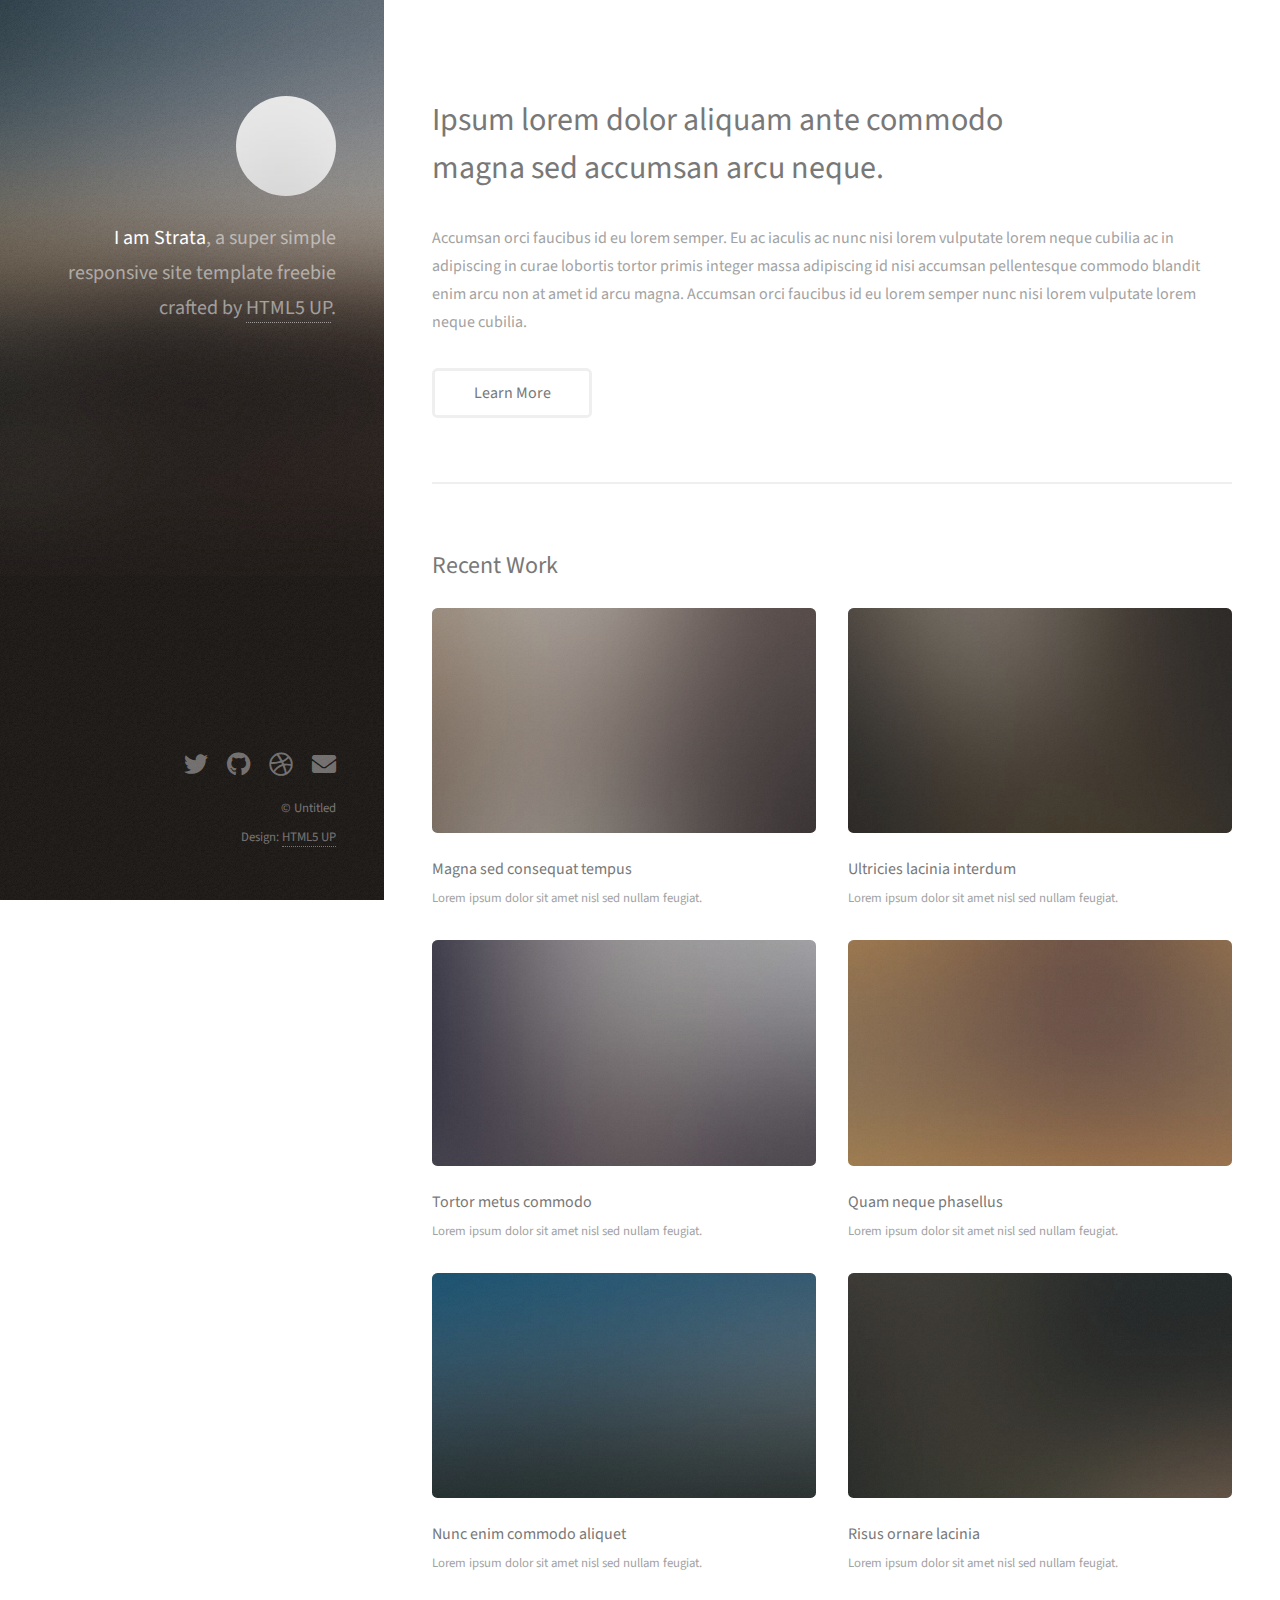
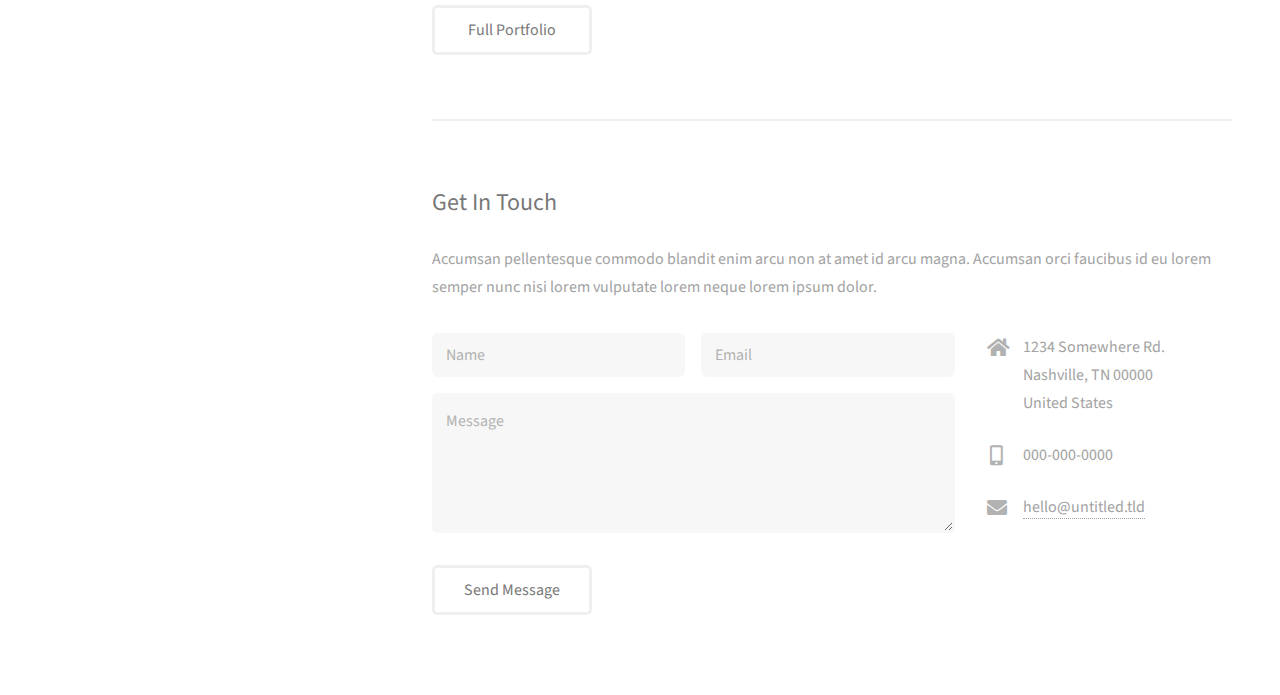
==== index.html @ 3ba4e70c "Uploading template files" ====
<!DOCTYPE HTML>
<!--
	Strata by HTML5 UP
	html5up.net | @ajlkn
	Free for personal and commercial use under the CCA 3.0 license (html5up.net/license)
-->
<html>
	<head>
		<title>Strata by HTML5 UP</title>
		<meta charset="utf-8" />
		<meta name="viewport" content="width=device-width, initial-scale=1, user-scalable=no" />
		<link rel="stylesheet" href="assets/css/main.css" />
	</head>
	<body class="is-preload">

		<!-- Header -->
			<header id="header">
				<div class="inner">
					<a href="#" class="image avatar"><img src="images/avatar.jpg" alt="" /></a>
					<h1><strong>I am Strata</strong>, a super simple<br />
					responsive site template freebie<br />
					crafted by <a href="http://html5up.net">HTML5 UP</a>.</h1>
				</div>
			</header>

		<!-- Main -->
			<div id="main">

				<!-- One -->
					<section id="one">
						<header class="major">
							<h2>Ipsum lorem dolor aliquam ante commodo<br />
							magna sed accumsan arcu neque.</h2>
						</header>
						<p>Accumsan orci faucibus id eu lorem semper. Eu ac iaculis ac nunc nisi lorem vulputate lorem neque cubilia ac in adipiscing in curae lobortis tortor primis integer massa adipiscing id nisi accumsan pellentesque commodo blandit enim arcu non at amet id arcu magna. Accumsan orci faucibus id eu lorem semper nunc nisi lorem vulputate lorem neque cubilia.</p>
						<ul class="actions">
							<li><a href="#" class="button">Learn More</a></li>
						</ul>
					</section>

				<!-- Two -->
					<section id="two">
						<h2>Recent Work</h2>
						<div class="row">
							<article class="col-6 col-12-xsmall work-item">
								<a href="images/fulls/01.jpg" class="image fit thumb"><img src="images/thumbs/01.jpg" alt="" /></a>
								<h3>Magna sed consequat tempus</h3>
								<p>Lorem ipsum dolor sit amet nisl sed nullam feugiat.</p>
							</article>
							<article class="col-6 col-12-xsmall work-item">
								<a href="images/fulls/02.jpg" class="image fit thumb"><img src="images/thumbs/02.jpg" alt="" /></a>
								<h3>Ultricies lacinia interdum</h3>
								<p>Lorem ipsum dolor sit amet nisl sed nullam feugiat.</p>
							</article>
							<article class="col-6 col-12-xsmall work-item">
								<a href="images/fulls/03.jpg" class="image fit thumb"><img src="images/thumbs/03.jpg" alt="" /></a>
								<h3>Tortor metus commodo</h3>
								<p>Lorem ipsum dolor sit amet nisl sed nullam feugiat.</p>
							</article>
							<article class="col-6 col-12-xsmall work-item">
								<a href="images/fulls/04.jpg" class="image fit thumb"><img src="images/thumbs/04.jpg" alt="" /></a>
								<h3>Quam neque phasellus</h3>
								<p>Lorem ipsum dolor sit amet nisl sed nullam feugiat.</p>
							</article>
							<article class="col-6 col-12-xsmall work-item">
								<a href="images/fulls/05.jpg" class="image fit thumb"><img src="images/thumbs/05.jpg" alt="" /></a>
								<h3>Nunc enim commodo aliquet</h3>
								<p>Lorem ipsum dolor sit amet nisl sed nullam feugiat.</p>
							</article>
							<article class="col-6 col-12-xsmall work-item">
								<a href="images/fulls/06.jpg" class="image fit thumb"><img src="images/thumbs/06.jpg" alt="" /></a>
								<h3>Risus ornare lacinia</h3>
								<p>Lorem ipsum dolor sit amet nisl sed nullam feugiat.</p>
							</article>
						</div>
						<ul class="actions">
							<li><a href="#" class="button">Full Portfolio</a></li>
						</ul>
					</section>

				<!-- Three -->
					<section id="three">
						<h2>Get In Touch</h2>
						<p>Accumsan pellentesque commodo blandit enim arcu non at amet id arcu magna. Accumsan orci faucibus id eu lorem semper nunc nisi lorem vulputate lorem neque lorem ipsum dolor.</p>
						<div class="row">
							<div class="col-8 col-12-small">
								<form method="post" action="#">
									<div class="row gtr-uniform gtr-50">
										<div class="col-6 col-12-xsmall"><input type="text" name="name" id="name" placeholder="Name" /></div>
										<div class="col-6 col-12-xsmall"><input type="email" name="email" id="email" placeholder="Email" /></div>
										<div class="col-12"><textarea name="message" id="message" placeholder="Message" rows="4"></textarea></div>
									</div>
								</form>
								<ul class="actions">
									<li><input type="submit" value="Send Message" /></li>
								</ul>
							</div>
							<div class="col-4 col-12-small">
								<ul class="labeled-icons">
									<li>
										<h3 class="icon solid fa-home"><span class="label">Address</span></h3>
										1234 Somewhere Rd.<br />
										Nashville, TN 00000<br />
										United States
									</li>
									<li>
										<h3 class="icon solid fa-mobile-alt"><span class="label">Phone</span></h3>
										000-000-0000
									</li>
									<li>
										<h3 class="icon solid fa-envelope"><span class="label">Email</span></h3>
										<a href="#">hello@untitled.tld</a>
									</li>
								</ul>
							</div>
						</div>
					</section>

				<!-- Four -->
				<!--
					<section id="four">
						<h2>Elements</h2>

						<section>
							<h4>Text</h4>
							<p>This is <b>bold</b> and this is <strong>strong</strong>. This is <i>italic</i> and this is <em>emphasized</em>.
							This is <sup>superscript</sup> text and this is <sub>subscript</sub> text.
							This is <u>underlined</u> and this is code: <code>for (;;) { ... }</code>. Finally, <a href="#">this is a link</a>.</p>
							<hr />
							<header>
								<h4>Heading with a Subtitle</h4>
								<p>Lorem ipsum dolor sit amet nullam id egestas urna aliquam</p>
							</header>
							<p>Nunc lacinia ante nunc ac lobortis. Interdum adipiscing gravida odio porttitor sem non mi integer non faucibus ornare mi ut ante amet placerat aliquet. Volutpat eu sed ante lacinia sapien lorem accumsan varius montes viverra nibh in adipiscing blandit tempus accumsan.</p>
							<header>
								<h5>Heading with a Subtitle</h5>
								<p>Lorem ipsum dolor sit amet nullam id egestas urna aliquam</p>
							</header>
							<p>Nunc lacinia ante nunc ac lobortis. Interdum adipiscing gravida odio porttitor sem non mi integer non faucibus ornare mi ut ante amet placerat aliquet. Volutpat eu sed ante lacinia sapien lorem accumsan varius montes viverra nibh in adipiscing blandit tempus accumsan.</p>
							<hr />
							<h2>Heading Level 2</h2>
							<h3>Heading Level 3</h3>
							<h4>Heading Level 4</h4>
							<h5>Heading Level 5</h5>
							<h6>Heading Level 6</h6>
							<hr />
							<h5>Blockquote</h5>
							<blockquote>Fringilla nisl. Donec accumsan interdum nisi, quis tincidunt felis sagittis eget tempus euismod. Vestibulum ante ipsum primis in faucibus vestibulum. Blandit adipiscing eu felis iaculis volutpat ac adipiscing accumsan faucibus. Vestibulum ante ipsum primis in faucibus lorem ipsum dolor sit amet nullam adipiscing eu felis.</blockquote>
							<h5>Preformatted</h5>
							<pre><code>i = 0;

while (!deck.isInOrder()) {
print 'Iteration ' + i;
deck.shuffle();
i++;
}

print 'It took ' + i + ' iterations to sort the deck.';</code></pre>
						</section>

						<section>
							<h4>Lists</h4>
							<div class="row">
								<div class="col-6 col-12-xsmall">
									<h5>Unordered</h5>
									<ul>
										<li>Dolor pulvinar etiam magna etiam.</li>
										<li>Sagittis adipiscing lorem eleifend.</li>
										<li>Felis enim feugiat dolore viverra.</li>
									</ul>
									<h5>Alternate</h5>
									<ul class="alt">
										<li>Dolor pulvinar etiam magna etiam.</li>
										<li>Sagittis adipiscing lorem eleifend.</li>
										<li>Felis enim feugiat dolore viverra.</li>
									</ul>
								</div>
								<div class="col-6 col-12-xsmall">
									<h5>Ordered</h5>
									<ol>
										<li>Dolor pulvinar etiam magna etiam.</li>
										<li>Etiam vel felis at lorem sed viverra.</li>
										<li>Felis enim feugiat dolore viverra.</li>
										<li>Dolor pulvinar etiam magna etiam.</li>
										<li>Etiam vel felis at lorem sed viverra.</li>
										<li>Felis enim feugiat dolore viverra.</li>
									</ol>
									<h5>Icons</h5>
									<ul class="icons">
										<li><a href="#" class="icon brands fa-twitter"><span class="label">Twitter</span></a></li>
										<li><a href="#" class="icon brands fa-facebook-f"><span class="label">Facebook</span></a></li>
										<li><a href="#" class="icon brands fa-instagram"><span class="label">Instagram</span></a></li>
										<li><a href="#" class="icon brands fa-github"><span class="label">Github</span></a></li>
										<li><a href="#" class="icon brands fa-dribbble"><span class="label">Dribbble</span></a></li>
										<li><a href="#" class="icon brands fa-tumblr"><span class="label">Tumblr</span></a></li>
									</ul>
								</div>
							</div>
							<h5>Actions</h5>
							<ul class="actions">
								<li><a href="#" class="button primary">Default</a></li>
								<li><a href="#" class="button">Default</a></li>
							</ul>
							<ul class="actions small">
								<li><a href="#" class="button primary small">Small</a></li>
								<li><a href="#" class="button small">Small</a></li>
							</ul>
							<div class="row">
								<div class="col-6 col-12-small">
									<ul class="actions stacked">
										<li><a href="#" class="button primary">Default</a></li>
										<li><a href="#" class="button">Default</a></li>
									</ul>
								</div>
								<div class="col-6 col-12-small">
									<ul class="actions stacked">
										<li><a href="#" class="button primary small">Small</a></li>
										<li><a href="#" class="button small">Small</a></li>
									</ul>
								</div>
								<div class="col-6 col-12-small">
									<ul class="actions stacked">
										<li><a href="#" class="button primary fit">Default</a></li>
										<li><a href="#" class="button fit">Default</a></li>
									</ul>
								</div>
								<div class="col-6 col-12-small">
									<ul class="actions stacked">
										<li><a href="#" class="button primary small fit">Small</a></li>
										<li><a href="#" class="button small fit">Small</a></li>
									</ul>
								</div>
							</div>
						</section>

						<section>
							<h4>Table</h4>
							<h5>Default</h5>
							<div class="table-wrapper">
								<table>
									<thead>
										<tr>
											<th>Name</th>
											<th>Description</th>
											<th>Price</th>
										</tr>
									</thead>
									<tbody>
										<tr>
											<td>Item One</td>
											<td>Ante turpis integer aliquet porttitor.</td>
											<td>29.99</td>
										</tr>
										<tr>
											<td>Item Two</td>
											<td>Vis ac commodo adipiscing arcu aliquet.</td>
											<td>19.99</td>
										</tr>
										<tr>
											<td>Item Three</td>
											<td> Morbi faucibus arcu accumsan lorem.</td>
											<td>29.99</td>
										</tr>
										<tr>
											<td>Item Four</td>
											<td>Vitae integer tempus condimentum.</td>
											<td>19.99</td>
										</tr>
										<tr>
											<td>Item Five</td>
											<td>Ante turpis integer aliquet porttitor.</td>
											<td>29.99</td>
										</tr>
									</tbody>
									<tfoot>
										<tr>
											<td colspan="2"></td>
											<td>100.00</td>
										</tr>
									</tfoot>
								</table>
							</div>

							<h5>Alternate</h5>
							<div class="table-wrapper">
								<table class="alt">
									<thead>
										<tr>
											<th>Name</th>
											<th>Description</th>
											<th>Price</th>
										</tr>
									</thead>
									<tbody>
										<tr>
											<td>Item One</td>
											<td>Ante turpis integer aliquet porttitor.</td>
											<td>29.99</td>
										</tr>
										<tr>
											<td>Item Two</td>
											<td>Vis ac commodo adipiscing arcu aliquet.</td>
											<td>19.99</td>
										</tr>
										<tr>
											<td>Item Three</td>
											<td> Morbi faucibus arcu accumsan lorem.</td>
											<td>29.99</td>
										</tr>
										<tr>
											<td>Item Four</td>
											<td>Vitae integer tempus condimentum.</td>
											<td>19.99</td>
										</tr>
										<tr>
											<td>Item Five</td>
											<td>Ante turpis integer aliquet porttitor.</td>
											<td>29.99</td>
										</tr>
									</tbody>
									<tfoot>
										<tr>
											<td colspan="2"></td>
											<td>100.00</td>
										</tr>
									</tfoot>
								</table>
							</div>
						</section>

						<section>
							<h4>Buttons</h4>
							<ul class="actions">
								<li><a href="#" class="button primary">Primary</a></li>
								<li><a href="#" class="button">Default</a></li>
							</ul>
							<ul class="actions">
								<li><a href="#" class="button large">Large</a></li>
								<li><a href="#" class="button">Default</a></li>
								<li><a href="#" class="button small">Small</a></li>
							</ul>
							<ul class="actions fit">
								<li><a href="#" class="button primary fit">Fit</a></li>
								<li><a href="#" class="button fit">Fit</a></li>
							</ul>
							<ul class="actions fit small">
								<li><a href="#" class="button primary fit small">Fit + Small</a></li>
								<li><a href="#" class="button fit small">Fit + Small</a></li>
							</ul>
							<ul class="actions">
								<li><a href="#" class="button primary icon solid fa-download">Icon</a></li>
								<li><a href="#" class="button icon solid fa-download">Icon</a></li>
							</ul>
							<ul class="actions">
								<li><span class="button primary disabled">Primary</span></li>
								<li><span class="button disabled">Default</span></li>
							</ul>
						</section>

						<section>
							<h4>Form</h4>
							<form method="post" action="#">
								<div class="row gtr-uniform gtr-50">
									<div class="col-6 col-12-xsmall">
										<input type="text" name="demo-name" id="demo-name" value="" placeholder="Name" />
									</div>
									<div class="col-6 col-12-xsmall">
										<input type="email" name="demo-email" id="demo-email" value="" placeholder="Email" />
									</div>
									<div class="col-12">
										<select name="demo-category" id="demo-category">
											<option value="">- Category -</option>
											<option value="1">Manufacturing</option>
											<option value="1">Shipping</option>
											<option value="1">Administration</option>
											<option value="1">Human Resources</option>
										</select>
									</div>
									<div class="col-4 col-12-small">
										<input type="radio" id="demo-priority-low" name="demo-priority" checked>
										<label for="demo-priority-low">Low Priority</label>
									</div>
									<div class="col-4 col-12-small">
										<input type="radio" id="demo-priority-normal" name="demo-priority">
										<label for="demo-priority-normal">Normal Priority</label>
									</div>
									<div class="col-4 col-12-small">
										<input type="radio" id="demo-priority-high" name="demo-priority">
										<label for="demo-priority-high">High Priority</label>
									</div>
									<div class="col-6 col-12-small">
										<input type="checkbox" id="demo-copy" name="demo-copy">
										<label for="demo-copy">Email me a copy of this message</label>
									</div>
									<div class="col-6 col-12-small">
										<input type="checkbox" id="demo-human" name="demo-human" checked>
										<label for="demo-human">I am a human and not a robot</label>
									</div>
									<div class="col-12">
										<textarea name="demo-message" id="demo-message" placeholder="Enter your message" rows="6"></textarea>
									</div>
									<div class="col-12">
										<ul class="actions">
											<li><input type="submit" value="Send Message" class="primary" /></li>
											<li><input type="reset" value="Reset" /></li>
										</ul>
									</div>
								</div>
							</form>
						</section>

						<section>
							<h4>Image</h4>
							<h5>Fit</h5>
							<div class="box alt">
								<div class="row gtr-50 gtr-uniform">
									<div class="col-12"><span class="image fit"><img src="images/fulls/05.jpg" alt="" /></span></div>
									<div class="col-4"><span class="image fit"><img src="images/thumbs/01.jpg" alt="" /></span></div>
									<div class="col-4"><span class="image fit"><img src="images/thumbs/02.jpg" alt="" /></span></div>
									<div class="col-4"><span class="image fit"><img src="images/thumbs/03.jpg" alt="" /></span></div>
									<div class="col-4"><span class="image fit"><img src="images/thumbs/04.jpg" alt="" /></span></div>
									<div class="col-4"><span class="image fit"><img src="images/thumbs/05.jpg" alt="" /></span></div>
									<div class="col-4"><span class="image fit"><img src="images/thumbs/06.jpg" alt="" /></span></div>
									<div class="col-4"><span class="image fit"><img src="images/thumbs/03.jpg" alt="" /></span></div>
									<div class="col-4"><span class="image fit"><img src="images/thumbs/02.jpg" alt="" /></span></div>
									<div class="col-4"><span class="image fit"><img src="images/thumbs/01.jpg" alt="" /></span></div>
								</div>
							</div>
							<h5>Left &amp; Right</h5>
							<p><span class="image left"><img src="images/avatar.jpg" alt="" /></span>Fringilla nisl. Donec accumsan interdum nisi, quis tincidunt felis sagittis eget. tempus euismod. Vestibulum ante ipsum primis in faucibus vestibulum. Blandit adipiscing eu felis iaculis volutpat ac adipiscing accumsan eu faucibus. Integer ac pellentesque praesent tincidunt felis sagittis eget. tempus euismod. Vestibulum ante ipsum primis in faucibus vestibulum. Blandit adipiscing eu felis iaculis volutpat ac adipiscing accumsan eu faucibus. Integer ac pellentesque praesent. Donec accumsan interdum nisi, quis tincidunt felis sagittis eget. tempus euismod. Vestibulum ante ipsum primis in faucibus vestibulum. Blandit adipiscing eu felis iaculis volutpat ac adipiscing accumsan eu faucibus. Integer ac pellentesque praesent tincidunt felis sagittis eget. tempus euismod. Vestibulum ante ipsum primis in faucibus vestibulum. Blandit adipiscing eu felis iaculis volutpat ac adipiscing accumsan eu faucibus. Integer ac pellentesque praesent.</p>
							<p><span class="image right"><img src="images/avatar.jpg" alt="" /></span>Fringilla nisl. Donec accumsan interdum nisi, quis tincidunt felis sagittis eget. tempus euismod. Vestibulum ante ipsum primis in faucibus vestibulum. Blandit adipiscing eu felis iaculis volutpat ac adipiscing accumsan eu faucibus. Integer ac pellentesque praesent tincidunt felis sagittis eget. tempus euismod. Vestibulum ante ipsum primis in faucibus vestibulum. Blandit adipiscing eu felis iaculis volutpat ac adipiscing accumsan eu faucibus. Integer ac pellentesque praesent. Donec accumsan interdum nisi, quis tincidunt felis sagittis eget. tempus euismod. Vestibulum ante ipsum primis in faucibus vestibulum. Blandit adipiscing eu felis iaculis volutpat ac adipiscing accumsan eu faucibus. Integer ac pellentesque praesent tincidunt felis sagittis eget. tempus euismod. Vestibulum ante ipsum primis in faucibus vestibulum. Blandit adipiscing eu felis iaculis volutpat ac adipiscing accumsan eu faucibus. Integer ac pellentesque praesent.</p>
						</section>

					</section>
				-->

			</div>

		<!-- Footer -->
			<footer id="footer">
				<div class="inner">
					<ul class="icons">
						<li><a href="#" class="icon brands fa-twitter"><span class="label">Twitter</span></a></li>
						<li><a href="#" class="icon brands fa-github"><span class="label">Github</span></a></li>
						<li><a href="#" class="icon brands fa-dribbble"><span class="label">Dribbble</span></a></li>
						<li><a href="#" class="icon solid fa-envelope"><span class="label">Email</span></a></li>
					</ul>
					<ul class="copyright">
						<li>&copy; Untitled</li><li>Design: <a href="http://html5up.net">HTML5 UP</a></li>
					</ul>
				</div>
			</footer>

		<!-- Scripts -->
			<script src="assets/js/jquery.min.js"></script>
			<script src="assets/js/jquery.poptrox.min.js"></script>
			<script src="assets/js/browser.min.js"></script>
			<script src="assets/js/breakpoints.min.js"></script>
			<script src="assets/js/util.js"></script>
			<script src="assets/js/main.js"></script>

	</body>
</html>
---- assets/css/main.css ----
@import url("fontawesome-all.min.css");
@import url("https://fonts.googleapis.com/css?family=Source+Sans+Pro:400,400italic");

/*
	Strata by HTML5 UP
	html5up.net | @ajlkn
	Free for personal and commercial use under the CCA 3.0 license (html5up.net/license)
*/

html, body, div, span, applet, object,
iframe, h1, h2, h3, h4, h5, h6, p, blockquote,
pre, a, abbr, acronym, address, big, cite,
code, del, dfn, em, img, ins, kbd, q, s, samp,
small, strike, strong, sub, sup, tt, var, b,
u, i, center, dl, dt, dd, ol, ul, li, fieldset,
form, label, legend, table, caption, tbody,
tfoot, thead, tr, th, td, article, aside,
canvas, details, embed, figure, figcaption,
footer, header, hgroup, menu, nav, output, ruby,
section, summary, time, mark, audio, video {
	margin: 0;
	padding: 0;
	border: 0;
	font-size: 100%;
	font: inherit;
	vertical-align: baseline;}

article, aside, details, figcaption, figure,
footer, header, hgroup, menu, nav, section {
	display: block;}

body {
	line-height: 1;
}

ol, ul {
	list-style: none;
}

blockquote, q {
	quotes: none;
}

	blockquote:before, blockquote:after, q:before, q:after {
		content: '';
		content: none;
	}

table {
	border-collapse: collapse;
	border-spacing: 0;
}

body {
	-webkit-text-size-adjust: none;
}

mark {
	background-color: transparent;
	color: inherit;
}

input::-moz-focus-inner {
	border: 0;
	padding: 0;
}

input, select, textarea {
	-moz-appearance: none;
	-webkit-appearance: none;
	-ms-appearance: none;
	appearance: none;
}

/* Basic */

	html {
		box-sizing: border-box;
	}

	*, *:before, *:after {
		box-sizing: inherit;
	}

	body {
		background: #fff;
	}

		body.is-preload *, body.is-preload *:before, body.is-preload *:after {
			-moz-animation: none !important;
			-webkit-animation: none !important;
			-ms-animation: none !important;
			animation: none !important;
			-moz-transition: none !important;
			-webkit-transition: none !important;
			-ms-transition: none !important;
			transition: none !important;
		}

	body, input, select, textarea {
		color: #a2a2a2;
		font-family: "Source Sans Pro", Helvetica, sans-serif;
		font-size: 16pt;
		font-weight: 400;
		line-height: 1.75em;
	}

	a {
		-moz-transition: color 0.2s ease-in-out, border-color 0.2s ease-in-out;
		-webkit-transition: color 0.2s ease-in-out, border-color 0.2s ease-in-out;
		-ms-transition: color 0.2s ease-in-out, border-color 0.2s ease-in-out;
		transition: color 0.2s ease-in-out, border-color 0.2s ease-in-out;
		border-bottom: dotted 1px;
		color: #49bf9d;
		text-decoration: none;
	}

		a:hover {
			border-bottom-color: transparent;
			color: #49bf9d !important;
			text-decoration: none;
		}

	strong, b {
		color: #787878;
		font-weight: 400;
	}

	em, i {
		font-style: italic;
	}

	p {
		margin: 0 0 2em 0;
	}

	h1, h2, h3, h4, h5, h6 {
		color: #787878;
		font-weight: 400;
		line-height: 1em;
		margin: 0 0 1em 0;
	}

		h1 a, h2 a, h3 a, h4 a, h5 a, h6 a {
			color: inherit;
			text-decoration: none;
		}

	h1 {
		font-size: 2em;
		line-height: 1.5em;
	}

	h2 {
		font-size: 1.5em;
		line-height: 1.5em;
	}

	h3 {
		font-size: 1.25em;
		line-height: 1.5em;
	}

	h4 {
		font-size: 1.1em;
		line-height: 1.5em;
	}

	h5 {
		font-size: 0.9em;
		line-height: 1.5em;
	}

	h6 {
		font-size: 0.7em;
		line-height: 1.5em;
	}

	sub {
		font-size: 0.8em;
		position: relative;
		top: 0.5em;
	}

	sup {
		font-size: 0.8em;
		position: relative;
		top: -0.5em;
	}

	hr {
		border: 0;
		border-bottom: solid 2px #efefef;
		margin: 2em 0;
	}

		hr.major {
			margin: 3em 0;
		}

	blockquote {
		border-left: solid 6px #efefef;
		font-style: italic;
		margin: 0 0 2em 0;
		padding: 0.5em 0 0.5em 1.5em;
	}

	code {
		background: #f7f7f7;
		border-radius: 0.35em;
		border: solid 2px #efefef;
		font-family: "Courier New", monospace;
		font-size: 0.9em;
		margin: 0 0.25em;
		padding: 0.25em 0.65em;
	}

	pre {
		-webkit-overflow-scrolling: touch;
		font-family: "Courier New", monospace;
		font-size: 0.9em;
		margin: 0 0 2em 0;
	}

		pre code {
			display: block;
			line-height: 1.75em;
			padding: 1em 1.5em;
			overflow-x: auto;
		}

	.align-left {
		text-align: left;
	}

	.align-center {
		text-align: center;
	}

	.align-right {
		text-align: right;
	}

/* Container */

	.container {
		margin: 0 auto;
		max-width: calc(100% - 4em);
		width: 100%;
	}

		.container.xsmall {
			width: 25%;
		}

		.container.small {
			width: 50%;
		}

		.container.medium {
			width: 75%;
		}

		.container.large {
			width: 125%;
		}

		.container.xlarge {
			width: 150%;
		}

		.container.max {
			width: 100%;
		}

		@media screen and (max-width: 980px) {

			.container {
				width: 100% !important;
				max-width: 100% !important;
			}

		}

		@media screen and (max-width: 480px) {

			.container {
				max-width: calc(100% - 3em);
			}

		}

/* Row */

	.row {
		display: flex;
		flex-wrap: wrap;
		box-sizing: border-box;
		align-items: stretch;
	}

		.row > * {
			box-sizing: border-box;
		}

		.row.gtr-uniform > * > :last-child {
			margin-bottom: 0;
		}

		.row.aln-left {
			justify-content: flex-start;
		}

		.row.aln-center {
			justify-content: center;
		}

		.row.aln-right {
			justify-content: flex-end;
		}

		.row.aln-top {
			align-items: flex-start;
		}

		.row.aln-middle {
			align-items: center;
		}

		.row.aln-bottom {
			align-items: flex-end;
		}

		.row > .imp {
			order: -1;
		}

		.row > .col-1 {
			width: 8.33333%;
		}

		.row > .off-1 {
			margin-left: 8.33333%;
		}

		.row > .col-2 {
			width: 16.66667%;
		}

		.row > .off-2 {
			margin-left: 16.66667%;
		}

		.row > .col-3 {
			width: 25%;
		}

		.row > .off-3 {
			margin-left: 25%;
		}

		.row > .col-4 {
			width: 33.33333%;
		}

		.row > .off-4 {
			margin-left: 33.33333%;
		}

		.row > .col-5 {
			width: 41.66667%;
		}

		.row > .off-5 {
			margin-left: 41.66667%;
		}

		.row > .col-6 {
			width: 50%;
		}

		.row > .off-6 {
			margin-left: 50%;
		}

		.row > .col-7 {
			width: 58.33333%;
		}

		.row > .off-7 {
			margin-left: 58.33333%;
		}

		.row > .col-8 {
			width: 66.66667%;
		}

		.row > .off-8 {
			margin-left: 66.66667%;
		}

		.row > .col-9 {
			width: 75%;
		}

		.row > .off-9 {
			margin-left: 75%;
		}

		.row > .col-10 {
			width: 83.33333%;
		}

		.row > .off-10 {
			margin-left: 83.33333%;
		}

		.row > .col-11 {
			width: 91.66667%;
		}

		.row > .off-11 {
			margin-left: 91.66667%;
		}

		.row > .col-12 {
			width: 100%;
		}

		.row > .off-12 {
			margin-left: 100%;
		}

		.row.gtr-0 {
			margin-top: 0;
			margin-left: 0em;
		}

			.row.gtr-0 > * {
				padding: 0 0 0 0em;
			}

			.row.gtr-0.gtr-uniform {
				margin-top: 0em;
			}

				.row.gtr-0.gtr-uniform > * {
					padding-top: 0em;
				}

		.row.gtr-25 {
			margin-top: 0;
			margin-left: -0.625em;
		}

			.row.gtr-25 > * {
				padding: 0 0 0 0.625em;
			}

			.row.gtr-25.gtr-uniform {
				margin-top: -0.625em;
			}

				.row.gtr-25.gtr-uniform > * {
					padding-top: 0.625em;
				}

		.row.gtr-50 {
			margin-top: 0;
			margin-left: -1.25em;
		}

			.row.gtr-50 > * {
				padding: 0 0 0 1.25em;
			}

			.row.gtr-50.gtr-uniform {
				margin-top: -1.25em;
			}

				.row.gtr-50.gtr-uniform > * {
					padding-top: 1.25em;
				}

		.row {
			margin-top: 0;
			margin-left: -2.5em;
		}

			.row > * {
				padding: 0 0 0 2.5em;
			}

			.row.gtr-uniform {
				margin-top: -2.5em;
			}

				.row.gtr-uniform > * {
					padding-top: 2.5em;
				}

		.row.gtr-150 {
			margin-top: 0;
			margin-left: -3.75em;
		}

			.row.gtr-150 > * {
				padding: 0 0 0 3.75em;
			}

			.row.gtr-150.gtr-uniform {
				margin-top: -3.75em;
			}

				.row.gtr-150.gtr-uniform > * {
					padding-top: 3.75em;
				}

		.row.gtr-200 {
			margin-top: 0;
			margin-left: -5em;
		}

			.row.gtr-200 > * {
				padding: 0 0 0 5em;
			}

			.row.gtr-200.gtr-uniform {
				margin-top: -5em;
			}

				.row.gtr-200.gtr-uniform > * {
					padding-top: 5em;
				}

		@media screen and (max-width: 1800px) {

			.row {
				display: flex;
				flex-wrap: wrap;
				box-sizing: border-box;
				align-items: stretch;
			}

				.row > * {
					box-sizing: border-box;
				}

				.row.gtr-uniform > * > :last-child {
					margin-bottom: 0;
				}

				.row.aln-left {
					justify-content: flex-start;
				}

				.row.aln-center {
					justify-content: center;
				}

				.row.aln-right {
					justify-content: flex-end;
				}

				.row.aln-top {
					align-items: flex-start;
				}

				.row.aln-middle {
					align-items: center;
				}

				.row.aln-bottom {
					align-items: flex-end;
				}

				.row > .imp-xlarge {
					order: -1;
				}

				.row > .col-1-xlarge {
					width: 8.33333%;
				}

				.row > .off-1-xlarge {
					margin-left: 8.33333%;
				}

				.row > .col-2-xlarge {
					width: 16.66667%;
				}

				.row > .off-2-xlarge {
					margin-left: 16.66667%;
				}

				.row > .col-3-xlarge {
					width: 25%;
				}

				.row > .off-3-xlarge {
					margin-left: 25%;
				}

				.row > .col-4-xlarge {
					width: 33.33333%;
				}

				.row > .off-4-xlarge {
					margin-left: 33.33333%;
				}

				.row > .col-5-xlarge {
					width: 41.66667%;
				}

				.row > .off-5-xlarge {
					margin-left: 41.66667%;
				}

				.row > .col-6-xlarge {
					width: 50%;
				}

				.row > .off-6-xlarge {
					margin-left: 50%;
				}

				.row > .col-7-xlarge {
					width: 58.33333%;
				}

				.row > .off-7-xlarge {
					margin-left: 58.33333%;
				}

				.row > .col-8-xlarge {
					width: 66.66667%;
				}

				.row > .off-8-xlarge {
					margin-left: 66.66667%;
				}

				.row > .col-9-xlarge {
					width: 75%;
				}

				.row > .off-9-xlarge {
					margin-left: 75%;
				}

				.row > .col-10-xlarge {
					width: 83.33333%;
				}

				.row > .off-10-xlarge {
					margin-left: 83.33333%;
				}

				.row > .col-11-xlarge {
					width: 91.66667%;
				}

				.row > .off-11-xlarge {
					margin-left: 91.66667%;
				}

				.row > .col-12-xlarge {
					width: 100%;
				}

				.row > .off-12-xlarge {
					margin-left: 100%;
				}

				.row.gtr-0 {
					margin-top: 0;
					margin-left: 0em;
				}

					.row.gtr-0 > * {
						padding: 0 0 0 0em;
					}

					.row.gtr-0.gtr-uniform {
						margin-top: 0em;
					}

						.row.gtr-0.gtr-uniform > * {
							padding-top: 0em;
						}

				.row.gtr-25 {
					margin-top: 0;
					margin-left: -0.625em;
				}

					.row.gtr-25 > * {
						padding: 0 0 0 0.625em;
					}

					.row.gtr-25.gtr-uniform {
						margin-top: -0.625em;
					}

						.row.gtr-25.gtr-uniform > * {
							padding-top: 0.625em;
						}

				.row.gtr-50 {
					margin-top: 0;
					margin-left: -1.25em;
				}

					.row.gtr-50 > * {
						padding: 0 0 0 1.25em;
					}

					.row.gtr-50.gtr-uniform {
						margin-top: -1.25em;
					}

						.row.gtr-50.gtr-uniform > * {
							padding-top: 1.25em;
						}

				.row {
					margin-top: 0;
					margin-left: -2.5em;
				}

					.row > * {
						padding: 0 0 0 2.5em;
					}

					.row.gtr-uniform {
						margin-top: -2.5em;
					}

						.row.gtr-uniform > * {
							padding-top: 2.5em;
						}

				.row.gtr-150 {
					margin-top: 0;
					margin-left: -3.75em;
				}

					.row.gtr-150 > * {
						padding: 0 0 0 3.75em;
					}

					.row.gtr-150.gtr-uniform {
						margin-top: -3.75em;
					}

						.row.gtr-150.gtr-uniform > * {
							padding-top: 3.75em;
						}

				.row.gtr-200 {
					margin-top: 0;
					margin-left: -5em;
				}

					.row.gtr-200 > * {
						padding: 0 0 0 5em;
					}

					.row.gtr-200.gtr-uniform {
						margin-top: -5em;
					}

						.row.gtr-200.gtr-uniform > * {
							padding-top: 5em;
						}

		}

		@media screen and (max-width: 1280px) {

			.row {
				display: flex;
				flex-wrap: wrap;
				box-sizing: border-box;
				align-items: stretch;
			}

				.row > * {
					box-sizing: border-box;
				}

				.row.gtr-uniform > * > :last-child {
					margin-bottom: 0;
				}

				.row.aln-left {
					justify-content: flex-start;
				}

				.row.aln-center {
					justify-content: center;
				}

				.row.aln-right {
					justify-content: flex-end;
				}

				.row.aln-top {
					align-items: flex-start;
				}

				.row.aln-middle {
					align-items: center;
				}

				.row.aln-bottom {
					align-items: flex-end;
				}

				.row > .imp-large {
					order: -1;
				}

				.row > .col-1-large {
					width: 8.33333%;
				}

				.row > .off-1-large {
					margin-left: 8.33333%;
				}

				.row > .col-2-large {
					width: 16.66667%;
				}

				.row > .off-2-large {
					margin-left: 16.66667%;
				}

				.row > .col-3-large {
					width: 25%;
				}

				.row > .off-3-large {
					margin-left: 25%;
				}

				.row > .col-4-large {
					width: 33.33333%;
				}

				.row > .off-4-large {
					margin-left: 33.33333%;
				}

				.row > .col-5-large {
					width: 41.66667%;
				}

				.row > .off-5-large {
					margin-left: 41.66667%;
				}

				.row > .col-6-large {
					width: 50%;
				}

				.row > .off-6-large {
					margin-left: 50%;
				}

				.row > .col-7-large {
					width: 58.33333%;
				}

				.row > .off-7-large {
					margin-left: 58.33333%;
				}

				.row > .col-8-large {
					width: 66.66667%;
				}

				.row > .off-8-large {
					margin-left: 66.66667%;
				}

				.row > .col-9-large {
					width: 75%;
				}

				.row > .off-9-large {
					margin-left: 75%;
				}

				.row > .col-10-large {
					width: 83.33333%;
				}

				.row > .off-10-large {
					margin-left: 83.33333%;
				}

				.row > .col-11-large {
					width: 91.66667%;
				}

				.row > .off-11-large {
					margin-left: 91.66667%;
				}

				.row > .col-12-large {
					width: 100%;
				}

				.row > .off-12-large {
					margin-left: 100%;
				}

				.row.gtr-0 {
					margin-top: 0;
					margin-left: 0em;
				}

					.row.gtr-0 > * {
						padding: 0 0 0 0em;
					}

					.row.gtr-0.gtr-uniform {
						margin-top: 0em;
					}

						.row.gtr-0.gtr-uniform > * {
							padding-top: 0em;
						}

				.row.gtr-25 {
					margin-top: 0;
					margin-left: -0.5em;
				}

					.row.gtr-25 > * {
						padding: 0 0 0 0.5em;
					}

					.row.gtr-25.gtr-uniform {
						margin-top: -0.5em;
					}

						.row.gtr-25.gtr-uniform > * {
							padding-top: 0.5em;
						}

				.row.gtr-50 {
					margin-top: 0;
					margin-left: -1em;
				}

					.row.gtr-50 > * {
						padding: 0 0 0 1em;
					}

					.row.gtr-50.gtr-uniform {
						margin-top: -1em;
					}

						.row.gtr-50.gtr-uniform > * {
							padding-top: 1em;
						}

				.row {
					margin-top: 0;
					margin-left: -2em;
				}

					.row > * {
						padding: 0 0 0 2em;
					}

					.row.gtr-uniform {
						margin-top: -2em;
					}

						.row.gtr-uniform > * {
							padding-top: 2em;
						}

				.row.gtr-150 {
					margin-top: 0;
					margin-left: -3em;
				}

					.row.gtr-150 > * {
						padding: 0 0 0 3em;
					}

					.row.gtr-150.gtr-uniform {
						margin-top: -3em;
					}

						.row.gtr-150.gtr-uniform > * {
							padding-top: 3em;
						}

				.row.gtr-200 {
					margin-top: 0;
					margin-left: -4em;
				}

					.row.gtr-200 > * {
						padding: 0 0 0 4em;
					}

					.row.gtr-200.gtr-uniform {
						margin-top: -4em;
					}

						.row.gtr-200.gtr-uniform > * {
							padding-top: 4em;
						}

		}

		@media screen and (max-width: 980px) {

			.row {
				display: flex;
				flex-wrap: wrap;
				box-sizing: border-box;
				align-items: stretch;
			}

				.row > * {
					box-sizing: border-box;
				}

				.row.gtr-uniform > * > :last-child {
					margin-bottom: 0;
				}

				.row.aln-left {
					justify-content: flex-start;
				}

				.row.aln-center {
					justify-content: center;
				}

				.row.aln-right {
					justify-content: flex-end;
				}

				.row.aln-top {
					align-items: flex-start;
				}

				.row.aln-middle {
					align-items: center;
				}

				.row.aln-bottom {
					align-items: flex-end;
				}

				.row > .imp-medium {
					order: -1;
				}

				.row > .col-1-medium {
					width: 8.33333%;
				}

				.row > .off-1-medium {
					margin-left: 8.33333%;
				}

				.row > .col-2-medium {
					width: 16.66667%;
				}

				.row > .off-2-medium {
					margin-left: 16.66667%;
				}

				.row > .col-3-medium {
					width: 25%;
				}

				.row > .off-3-medium {
					margin-left: 25%;
				}

				.row > .col-4-medium {
					width: 33.33333%;
				}

				.row > .off-4-medium {
					margin-left: 33.33333%;
				}

				.row > .col-5-medium {
					width: 41.66667%;
				}

				.row > .off-5-medium {
					margin-left: 41.66667%;
				}

				.row > .col-6-medium {
					width: 50%;
				}

				.row > .off-6-medium {
					margin-left: 50%;
				}

				.row > .col-7-medium {
					width: 58.33333%;
				}

				.row > .off-7-medium {
					margin-left: 58.33333%;
				}

				.row > .col-8-medium {
					width: 66.66667%;
				}

				.row > .off-8-medium {
					margin-left: 66.66667%;
				}

				.row > .col-9-medium {
					width: 75%;
				}

				.row > .off-9-medium {
					margin-left: 75%;
				}

				.row > .col-10-medium {
					width: 83.33333%;
				}

				.row > .off-10-medium {
					margin-left: 83.33333%;
				}

				.row > .col-11-medium {
					width: 91.66667%;
				}

				.row > .off-11-medium {
					margin-left: 91.66667%;
				}

				.row > .col-12-medium {
					width: 100%;
				}

				.row > .off-12-medium {
					margin-left: 100%;
				}

				.row.gtr-0 {
					margin-top: 0;
					margin-left: 0em;
				}

					.row.gtr-0 > * {
						padding: 0 0 0 0em;
					}

					.row.gtr-0.gtr-uniform {
						margin-top: 0em;
					}

						.row.gtr-0.gtr-uniform > * {
							padding-top: 0em;
						}

				.row.gtr-25 {
					margin-top: 0;
					margin-left: -0.5em;
				}

					.row.gtr-25 > * {
						padding: 0 0 0 0.5em;
					}

					.row.gtr-25.gtr-uniform {
						margin-top: -0.5em;
					}

						.row.gtr-25.gtr-uniform > * {
							padding-top: 0.5em;
						}

				.row.gtr-50 {
					margin-top: 0;
					margin-left: -1em;
				}

					.row.gtr-50 > * {
						padding: 0 0 0 1em;
					}

					.row.gtr-50.gtr-uniform {
						margin-top: -1em;
					}

						.row.gtr-50.gtr-uniform > * {
							padding-top: 1em;
						}

				.row {
					margin-top: 0;
					margin-left: -2em;
				}

					.row > * {
						padding: 0 0 0 2em;
					}

					.row.gtr-uniform {
						margin-top: -2em;
					}

						.row.gtr-uniform > * {
							padding-top: 2em;
						}

				.row.gtr-150 {
					margin-top: 0;
					margin-left: -3em;
				}

					.row.gtr-150 > * {
						padding: 0 0 0 3em;
					}

					.row.gtr-150.gtr-uniform {
						margin-top: -3em;
					}

						.row.gtr-150.gtr-uniform > * {
							padding-top: 3em;
						}

				.row.gtr-200 {
					margin-top: 0;
					margin-left: -4em;
				}

					.row.gtr-200 > * {
						padding: 0 0 0 4em;
					}

					.row.gtr-200.gtr-uniform {
						margin-top: -4em;
					}

						.row.gtr-200.gtr-uniform > * {
							padding-top: 4em;
						}

		}

		@media screen and (max-width: 736px) {

			.row {
				display: flex;
				flex-wrap: wrap;
				box-sizing: border-box;
				align-items: stretch;
			}

				.row > * {
					box-sizing: border-box;
				}

				.row.gtr-uniform > * > :last-child {
					margin-bottom: 0;
				}

				.row.aln-left {
					justify-content: flex-start;
				}

				.row.aln-center {
					justify-content: center;
				}

				.row.aln-right {
					justify-content: flex-end;
				}

				.row.aln-top {
					align-items: flex-start;
				}

				.row.aln-middle {
					align-items: center;
				}

				.row.aln-bottom {
					align-items: flex-end;
				}

				.row > .imp-small {
					order: -1;
				}

				.row > .col-1-small {
					width: 8.33333%;
				}

				.row > .off-1-small {
					margin-left: 8.33333%;
				}

				.row > .col-2-small {
					width: 16.66667%;
				}

				.row > .off-2-small {
					margin-left: 16.66667%;
				}

				.row > .col-3-small {
					width: 25%;
				}

				.row > .off-3-small {
					margin-left: 25%;
				}

				.row > .col-4-small {
					width: 33.33333%;
				}

				.row > .off-4-small {
					margin-left: 33.33333%;
				}

				.row > .col-5-small {
					width: 41.66667%;
				}

				.row > .off-5-small {
					margin-left: 41.66667%;
				}

				.row > .col-6-small {
					width: 50%;
				}

				.row > .off-6-small {
					margin-left: 50%;
				}

				.row > .col-7-small {
					width: 58.33333%;
				}

				.row > .off-7-small {
					margin-left: 58.33333%;
				}

				.row > .col-8-small {
					width: 66.66667%;
				}

				.row > .off-8-small {
					margin-left: 66.66667%;
				}

				.row > .col-9-small {
					width: 75%;
				}

				.row > .off-9-small {
					margin-left: 75%;
				}

				.row > .col-10-small {
					width: 83.33333%;
				}

				.row > .off-10-small {
					margin-left: 83.33333%;
				}

				.row > .col-11-small {
					width: 91.66667%;
				}

				.row > .off-11-small {
					margin-left: 91.66667%;
				}

				.row > .col-12-small {
					width: 100%;
				}

				.row > .off-12-small {
					margin-left: 100%;
				}

				.row.gtr-0 {
					margin-top: 0;
					margin-left: 0em;
				}

					.row.gtr-0 > * {
						padding: 0 0 0 0em;
					}

					.row.gtr-0.gtr-uniform {
						margin-top: 0em;
					}

						.row.gtr-0.gtr-uniform > * {
							padding-top: 0em;
						}

				.row.gtr-25 {
					margin-top: 0;
					margin-left: -0.375em;
				}

					.row.gtr-25 > * {
						padding: 0 0 0 0.375em;
					}

					.row.gtr-25.gtr-uniform {
						margin-top: -0.375em;
					}

						.row.gtr-25.gtr-uniform > * {
							padding-top: 0.375em;
						}

				.row.gtr-50 {
					margin-top: 0;
					margin-left: -0.75em;
				}

					.row.gtr-50 > * {
						padding: 0 0 0 0.75em;
					}

					.row.gtr-50.gtr-uniform {
						margin-top: -0.75em;
					}

						.row.gtr-50.gtr-uniform > * {
							padding-top: 0.75em;
						}

				.row {
					margin-top: 0;
					margin-left: -1.5em;
				}

					.row > * {
						padding: 0 0 0 1.5em;
					}

					.row.gtr-uniform {
						margin-top: -1.5em;
					}

						.row.gtr-uniform > * {
							padding-top: 1.5em;
						}

				.row.gtr-150 {
					margin-top: 0;
					margin-left: -2.25em;
				}

					.row.gtr-150 > * {
						padding: 0 0 0 2.25em;
					}

					.row.gtr-150.gtr-uniform {
						margin-top: -2.25em;
					}

						.row.gtr-150.gtr-uniform > * {
							padding-top: 2.25em;
						}

				.row.gtr-200 {
					margin-top: 0;
					margin-left: -3em;
				}

					.row.gtr-200 > * {
						padding: 0 0 0 3em;
					}

					.row.gtr-200.gtr-uniform {
						margin-top: -3em;
					}

						.row.gtr-200.gtr-uniform > * {
							padding-top: 3em;
						}

		}

		@media screen and (max-width: 480px) {

			.row {
				display: flex;
				flex-wrap: wrap;
				box-sizing: border-box;
				align-items: stretch;
			}

				.row > * {
					box-sizing: border-box;
				}

				.row.gtr-uniform > * > :last-child {
					margin-bottom: 0;
				}

				.row.aln-left {
					justify-content: flex-start;
				}

				.row.aln-center {
					justify-content: center;
				}

				.row.aln-right {
					justify-content: flex-end;
				}

				.row.aln-top {
					align-items: flex-start;
				}

				.row.aln-middle {
					align-items: center;
				}

				.row.aln-bottom {
					align-items: flex-end;
				}

				.row > .imp-xsmall {
					order: -1;
				}

				.row > .col-1-xsmall {
					width: 8.33333%;
				}

				.row > .off-1-xsmall {
					margin-left: 8.33333%;
				}

				.row > .col-2-xsmall {
					width: 16.66667%;
				}

				.row > .off-2-xsmall {
					margin-left: 16.66667%;
				}

				.row > .col-3-xsmall {
					width: 25%;
				}

				.row > .off-3-xsmall {
					margin-left: 25%;
				}

				.row > .col-4-xsmall {
					width: 33.33333%;
				}

				.row > .off-4-xsmall {
					margin-left: 33.33333%;
				}

				.row > .col-5-xsmall {
					width: 41.66667%;
				}

				.row > .off-5-xsmall {
					margin-left: 41.66667%;
				}

				.row > .col-6-xsmall {
					width: 50%;
				}

				.row > .off-6-xsmall {
					margin-left: 50%;
				}

				.row > .col-7-xsmall {
					width: 58.33333%;
				}

				.row > .off-7-xsmall {
					margin-left: 58.33333%;
				}

				.row > .col-8-xsmall {
					width: 66.66667%;
				}

				.row > .off-8-xsmall {
					margin-left: 66.66667%;
				}

				.row > .col-9-xsmall {
					width: 75%;
				}

				.row > .off-9-xsmall {
					margin-left: 75%;
				}

				.row > .col-10-xsmall {
					width: 83.33333%;
				}

				.row > .off-10-xsmall {
					margin-left: 83.33333%;
				}

				.row > .col-11-xsmall {
					width: 91.66667%;
				}

				.row > .off-11-xsmall {
					margin-left: 91.66667%;
				}

				.row > .col-12-xsmall {
					width: 100%;
				}

				.row > .off-12-xsmall {
					margin-left: 100%;
				}

				.row.gtr-0 {
					margin-top: 0;
					margin-left: 0em;
				}

					.row.gtr-0 > * {
						padding: 0 0 0 0em;
					}

					.row.gtr-0.gtr-uniform {
						margin-top: 0em;
					}

						.row.gtr-0.gtr-uniform > * {
							padding-top: 0em;
						}

				.row.gtr-25 {
					margin-top: 0;
					margin-left: -0.375em;
				}

					.row.gtr-25 > * {
						padding: 0 0 0 0.375em;
					}

					.row.gtr-25.gtr-uniform {
						margin-top: -0.375em;
					}

						.row.gtr-25.gtr-uniform > * {
							padding-top: 0.375em;
						}

				.row.gtr-50 {
					margin-top: 0;
					margin-left: -0.75em;
				}

					.row.gtr-50 > * {
						padding: 0 0 0 0.75em;
					}

					.row.gtr-50.gtr-uniform {
						margin-top: -0.75em;
					}

						.row.gtr-50.gtr-uniform > * {
							padding-top: 0.75em;
						}

				.row {
					margin-top: 0;
					margin-left: -1.5em;
				}

					.row > * {
						padding: 0 0 0 1.5em;
					}

					.row.gtr-uniform {
						margin-top: -1.5em;
					}

						.row.gtr-uniform > * {
							padding-top: 1.5em;
						}

				.row.gtr-150 {
					margin-top: 0;
					margin-left: -2.25em;
				}

					.row.gtr-150 > * {
						padding: 0 0 0 2.25em;
					}

					.row.gtr-150.gtr-uniform {
						margin-top: -2.25em;
					}

						.row.gtr-150.gtr-uniform > * {
							padding-top: 2.25em;
						}

				.row.gtr-200 {
					margin-top: 0;
					margin-left: -3em;
				}

					.row.gtr-200 > * {
						padding: 0 0 0 3em;
					}

					.row.gtr-200.gtr-uniform {
						margin-top: -3em;
					}

						.row.gtr-200.gtr-uniform > * {
							padding-top: 3em;
						}

		}

/* Section/Article */

	section.special, article.special {
		text-align: center;
	}

	header p {
		color: #b2b2b2;
		position: relative;
		margin: 0 0 1.5em 0;
	}

	header h2 + p {
		font-size: 1.25em;
		margin-top: -1em;
		line-height: 1.5em;
	}

	header h3 + p {
		font-size: 1.1em;
		margin-top: -0.8em;
		line-height: 1.5em;
	}

	header h4 + p,
	header h5 + p,
	header h6 + p {
		font-size: 0.9em;
		margin-top: -0.6em;
		line-height: 1.5em;
	}

	header.major h2 {
		font-size: 2em;
	}

/* Form */

	form {
		margin: 0 0 2em 0;
	}

	label {
		color: #787878;
		display: block;
		font-size: 0.9em;
		font-weight: 400;
		margin: 0 0 1em 0;
	}

	input[type="text"],
	input[type="password"],
	input[type="email"],
	select,
	textarea {
		-moz-appearance: none;
		-webkit-appearance: none;
		-ms-appearance: none;
		appearance: none;
		background: #f7f7f7;
		border-radius: 0.35em;
		border: solid 2px transparent;
		color: inherit;
		display: block;
		outline: 0;
		padding: 0 0.75em;
		text-decoration: none;
		width: 100%;
	}

		input[type="text"]:invalid,
		input[type="password"]:invalid,
		input[type="email"]:invalid,
		select:invalid,
		textarea:invalid {
			box-shadow: none;
		}

		input[type="text"]:focus,
		input[type="password"]:focus,
		input[type="email"]:focus,
		select:focus,
		textarea:focus {
			border-color: #49bf9d;
		}

	select {
		background-image: url("data:image/svg+xml;charset=utf8,%3Csvg xmlns='http://www.w3.org/2000/svg' width='40' height='40' preserveAspectRatio='none' viewBox='0 0 40 40'%3E%3Cpath d='M9.4,12.3l10.4,10.4l10.4-10.4c0.2-0.2,0.5-0.4,0.9-0.4c0.3,0,0.6,0.1,0.9,0.4l3.3,3.3c0.2,0.2,0.4,0.5,0.4,0.9 c0,0.4-0.1,0.6-0.4,0.9L20.7,31.9c-0.2,0.2-0.5,0.4-0.9,0.4c-0.3,0-0.6-0.1-0.9-0.4L4.3,17.3c-0.2-0.2-0.4-0.5-0.4-0.9 c0-0.4,0.1-0.6,0.4-0.9l3.3-3.3c0.2-0.2,0.5-0.4,0.9-0.4S9.1,12.1,9.4,12.3z' fill='%23dfdfdf' /%3E%3C/svg%3E");
		background-size: 1.25rem;
		background-repeat: no-repeat;
		background-position: calc(100% - 1rem) center;
		height: 2.75em;
		padding-right: 2.75em;
		text-overflow: ellipsis;
	}

		select option {
			color: #787878;
			background: #fff;
		}

		select:focus::-ms-value {
			background-color: transparent;
		}

		select::-ms-expand {
			display: none;
		}

	input[type="text"],
	input[type="password"],
	input[type="email"],
	select {
		height: 2.75em;
	}

	textarea {
		padding: 0.75em;
	}

	input[type="checkbox"],
	input[type="radio"] {
		-moz-appearance: none;
		-webkit-appearance: none;
		-ms-appearance: none;
		appearance: none;
		display: block;
		float: left;
		margin-right: -2em;
		opacity: 0;
		width: 1em;
		z-index: -1;
	}

		input[type="checkbox"] + label,
		input[type="radio"] + label {
			text-decoration: none;
			color: #a2a2a2;
			cursor: pointer;
			display: inline-block;
			font-size: 1em;
			font-weight: 400;
			padding-left: 2.4em;
			padding-right: 0.75em;
			position: relative;
		}

			input[type="checkbox"] + label:before,
			input[type="radio"] + label:before {
				-moz-osx-font-smoothing: grayscale;
				-webkit-font-smoothing: antialiased;
				display: inline-block;
				font-style: normal;
				font-variant: normal;
				text-rendering: auto;
				line-height: 1;
				text-transform: none !important;
				font-family: 'Font Awesome 5 Free';
				font-weight: 900;
			}

			input[type="checkbox"] + label:before,
			input[type="radio"] + label:before {
				background: #f7f7f7;
				border-radius: 0.35em;
				border: solid 2px transparent;
				content: '';
				display: inline-block;
				font-size: 0.8em;
				height: 2.0625em;
				left: 0;
				line-height: 1.85625em;
				position: absolute;
				text-align: center;
				top: 0;
				width: 2.0625em;
			}

		input[type="checkbox"]:checked + label:before,
		input[type="radio"]:checked + label:before {
			background: #787878;
			border-color: #787878;
			color: #fff;
			content: '\f00c';
		}

		input[type="checkbox"]:focus + label:before,
		input[type="radio"]:focus + label:before {
			border-color: #49bf9d;
		}

	input[type="checkbox"] + label:before {
		border-radius: 0.35em;
	}

	input[type="radio"] + label:before {
		border-radius: 100%;
	}

	::-webkit-input-placeholder {
		color: #b2b2b2 !important;
		opacity: 1.0;
	}

	:-moz-placeholder {
		color: #b2b2b2 !important;
		opacity: 1.0;
	}

	::-moz-placeholder {
		color: #b2b2b2 !important;
		opacity: 1.0;
	}

	:-ms-input-placeholder {
		color: #b2b2b2 !important;
		opacity: 1.0;
	}

/* Box */

	.box {
		border-radius: 0.35em;
		border: solid 2px #efefef;
		margin-bottom: 2em;
		padding: 1.5em;
	}

		.box > :last-child,
		.box > :last-child > :last-child,
		.box > :last-child > :last-child > :last-child {
			margin-bottom: 0;
		}

		.box.alt {
			border: 0;
			border-radius: 0;
			padding: 0;
		}

/* Icon */

	.icon {
		text-decoration: none;
		border-bottom: none;
		position: relative;
	}

		.icon:before {
			-moz-osx-font-smoothing: grayscale;
			-webkit-font-smoothing: antialiased;
			display: inline-block;
			font-style: normal;
			font-variant: normal;
			text-rendering: auto;
			line-height: 1;
			text-transform: none !important;
			font-family: 'Font Awesome 5 Free';
			font-weight: 400;
		}

		.icon > .label {
			display: none;
		}

		.icon:before {
			line-height: inherit;
		}

		.icon.solid:before {
			font-weight: 900;
		}

		.icon.brands:before {
			font-family: 'Font Awesome 5 Brands';
		}

/* Image */

	.image {
		border-radius: 0.35em;
		border: 0;
		display: inline-block;
		position: relative;
	}

		.image:before {
			-moz-transition: opacity 0.2s ease-in-out;
			-webkit-transition: opacity 0.2s ease-in-out;
			-ms-transition: opacity 0.2s ease-in-out;
			transition: opacity 0.2s ease-in-out;
			background: url("images/overlay.png");
			border-radius: 0.35em;
			content: '';
			display: block;
			height: 100%;
			left: 0;
			opacity: 0.5;
			position: absolute;
			top: 0;
			width: 100%;
		}

		.image.thumb {
			text-align: center;
		}

			.image.thumb:after {
				-moz-transition: opacity 0.2s ease-in-out;
				-webkit-transition: opacity 0.2s ease-in-out;
				-ms-transition: opacity 0.2s ease-in-out;
				transition: opacity 0.2s ease-in-out;
				border-radius: 0.35em;
				border: solid 3px rgba(255, 255, 255, 0.5);
				color: #fff;
				content: 'View';
				display: inline-block;
				font-size: 0.8em;
				font-weight: 400;
				left: 50%;
				line-height: 2.25em;
				margin: -1.25em 0 0 -3em;
				opacity: 0;
				padding: 0 1.5em;
				position: absolute;
				text-align: center;
				text-decoration: none;
				top: 50%;
				white-space: nowrap;
			}

			.image.thumb:hover:after {
				opacity: 1.0;
			}

			.image.thumb:hover:before {
				background: url("images/overlay.png"), url("images/overlay.png");
				opacity: 1.0;
			}

		.image img {
			border-radius: 0.35em;
			display: block;
		}

		.image.left {
			float: left;
			margin: 0 1.5em 1em 0;
			top: 0.25em;
		}

		.image.right {
			float: right;
			margin: 0 0 1em 1.5em;
			top: 0.25em;
		}

		.image.left, .image.right {
			max-width: 40%;
		}

			.image.left img, .image.right img {
				width: 100%;
			}

		.image.fit {
			display: block;
			margin: 0 0 2em 0;
			width: 100%;
		}

			.image.fit img {
				width: 100%;
			}

		.image.avatar {
			border-radius: 100%;
		}

			.image.avatar:before {
				display: none;
			}

			.image.avatar img {
				border-radius: 100%;
				width: 100%;
			}

/* List */

	ol {
		list-style: decimal;
		margin: 0 0 2em 0;
		padding-left: 1.25em;
	}

		ol li {
			padding-left: 0.25em;
		}

	ul {
		list-style: disc;
		margin: 0 0 2em 0;
		padding-left: 1em;
	}

		ul li {
			padding-left: 0.5em;
		}

		ul.alt {
			list-style: none;
			padding-left: 0;
		}

			ul.alt li {
				border-top: solid 2px #efefef;
				padding: 0.5em 0;
			}

				ul.alt li:first-child {
					border-top: 0;
					padding-top: 0;
				}

	dl {
		margin: 0 0 2em 0;
	}

/* Icons */

	ul.icons {
		cursor: default;
		list-style: none;
		padding-left: 0;
	}

		ul.icons li {
			display: inline-block;
			padding: 0 1em 0 0;
		}

			ul.icons li:last-child {
				padding-right: 0;
			}

			ul.icons li .icon:before {
				font-size: 1.5em;
			}

/* Labeled Icons */

	ul.labeled-icons {
		list-style: none;
		padding: 0;
	}

		ul.labeled-icons li {
			line-height: 1.75em;
			margin: 1.5em 0 0 0;
			padding-left: 2.25em;
			position: relative;
		}

			ul.labeled-icons li:first-child {
				margin-top: 0;
			}

			ul.labeled-icons li a {
				color: inherit;
			}

			ul.labeled-icons li h3 {
				color: #b2b2b2;
				left: 0;
				position: absolute;
				text-align: center;
				top: 0;
				width: 1em;
			}

/* Actions */

	ul.actions {
		display: -moz-flex;
		display: -webkit-flex;
		display: -ms-flex;
		display: flex;
		cursor: default;
		list-style: none;
		margin-left: -1em;
		padding-left: 0;
	}

		ul.actions li {
			padding: 0 0 0 1em;
			vertical-align: middle;
		}

		ul.actions.special {
			-moz-justify-content: center;
			-webkit-justify-content: center;
			-ms-justify-content: center;
			justify-content: center;
			width: 100%;
			margin-left: 0;
		}

			ul.actions.special li:first-child {
				padding-left: 0;
			}

		ul.actions.stacked {
			-moz-flex-direction: column;
			-webkit-flex-direction: column;
			-ms-flex-direction: column;
			flex-direction: column;
			margin-left: 0;
		}

			ul.actions.stacked li {
				padding: 1.3em 0 0 0;
			}

				ul.actions.stacked li:first-child {
					padding-top: 0;
				}

		ul.actions.fit {
			width: calc(100% + 1em);
		}

			ul.actions.fit li {
				-moz-flex-grow: 1;
				-webkit-flex-grow: 1;
				-ms-flex-grow: 1;
				flex-grow: 1;
				-moz-flex-shrink: 1;
				-webkit-flex-shrink: 1;
				-ms-flex-shrink: 1;
				flex-shrink: 1;
				width: 100%;
			}

				ul.actions.fit li > * {
					width: 100%;
				}

			ul.actions.fit.stacked {
				width: 100%;
			}

		@media screen and (max-width: 480px) {

			ul.actions:not(.fixed) {
				-moz-flex-direction: column;
				-webkit-flex-direction: column;
				-ms-flex-direction: column;
				flex-direction: column;
				margin-left: 0;
				width: 100% !important;
			}

				ul.actions:not(.fixed) li {
					-moz-flex-grow: 1;
					-webkit-flex-grow: 1;
					-ms-flex-grow: 1;
					flex-grow: 1;
					-moz-flex-shrink: 1;
					-webkit-flex-shrink: 1;
					-ms-flex-shrink: 1;
					flex-shrink: 1;
					padding: 1em 0 0 0;
					text-align: center;
					width: 100%;
				}

					ul.actions:not(.fixed) li > * {
						width: 100%;
					}

					ul.actions:not(.fixed) li:first-child {
						padding-top: 0;
					}

					ul.actions:not(.fixed) li input[type="submit"],
					ul.actions:not(.fixed) li input[type="reset"],
					ul.actions:not(.fixed) li input[type="button"],
					ul.actions:not(.fixed) li button,
					ul.actions:not(.fixed) li .button {
						width: 100%;
					}

						ul.actions:not(.fixed) li input[type="submit"].icon:before,
						ul.actions:not(.fixed) li input[type="reset"].icon:before,
						ul.actions:not(.fixed) li input[type="button"].icon:before,
						ul.actions:not(.fixed) li button.icon:before,
						ul.actions:not(.fixed) li .button.icon:before {
							margin-left: -0.5em;
						}

		}

/* Table */

	.table-wrapper {
		-webkit-overflow-scrolling: touch;
		overflow-x: auto;
	}

	table {
		margin: 0 0 2em 0;
		width: 100%;
	}

		table tbody tr {
			border: solid 1px #efefef;
			border-left: 0;
			border-right: 0;
		}

			table tbody tr:nth-child(2n + 1) {
				background-color: #f7f7f7;
			}

		table td {
			padding: 0.75em 0.75em;
		}

		table th {
			color: #787878;
			font-size: 0.9em;
			font-weight: 400;
			padding: 0 0.75em 0.75em 0.75em;
			text-align: left;
		}

		table thead {
			border-bottom: solid 2px #efefef;
		}

		table tfoot {
			border-top: solid 2px #efefef;
		}

		table.alt {
			border-collapse: separate;
		}

			table.alt tbody tr td {
				border: solid 2px #efefef;
				border-left-width: 0;
				border-top-width: 0;
			}

				table.alt tbody tr td:first-child {
					border-left-width: 2px;
				}

			table.alt tbody tr:first-child td {
				border-top-width: 2px;
			}

			table.alt thead {
				border-bottom: 0;
			}

			table.alt tfoot {
				border-top: 0;
			}

/* Button */

	input[type="submit"],
	input[type="reset"],
	input[type="button"],
	.button {
		-moz-appearance: none;
		-webkit-appearance: none;
		-ms-appearance: none;
		appearance: none;
		-moz-transition: background-color 0.2s ease-in-out, color 0.2s ease-in-out, border-color 0.2s ease-in-out;
		-webkit-transition: background-color 0.2s ease-in-out, color 0.2s ease-in-out, border-color 0.2s ease-in-out;
		-ms-transition: background-color 0.2s ease-in-out, color 0.2s ease-in-out, border-color 0.2s ease-in-out;
		transition: background-color 0.2s ease-in-out, color 0.2s ease-in-out, border-color 0.2s ease-in-out;
		background-color: transparent;
		border-radius: 0.35em;
		border: solid 3px #efefef;
		color: #787878 !important;
		cursor: pointer;
		display: inline-block;
		font-weight: 400;
		height: 3.15em;
		height: calc(2.75em + 6px);
		line-height: 2.75em;
		min-width: 10em;
		padding: 0 1.5em;
		text-align: center;
		text-decoration: none;
		white-space: nowrap;
	}

		input[type="submit"]:hover,
		input[type="reset"]:hover,
		input[type="button"]:hover,
		.button:hover {
			border-color: #49bf9d;
			color: #49bf9d !important;
		}

		input[type="submit"]:active,
		input[type="reset"]:active,
		input[type="button"]:active,
		.button:active {
			background-color: rgba(73, 191, 157, 0.1);
			border-color: #49bf9d;
			color: #49bf9d !important;
		}

		input[type="submit"].icon,
		input[type="reset"].icon,
		input[type="button"].icon,
		.button.icon {
			padding-left: 1.35em;
		}

			input[type="submit"].icon:before,
			input[type="reset"].icon:before,
			input[type="button"].icon:before,
			.button.icon:before {
				margin-right: 0.5em;
			}

		input[type="submit"].fit,
		input[type="reset"].fit,
		input[type="button"].fit,
		.button.fit {
			min-width: 0;
			width: 100%;
		}

		input[type="submit"].small,
		input[type="reset"].small,
		input[type="button"].small,
		.button.small {
			font-size: 0.8em;
		}

		input[type="submit"].large,
		input[type="reset"].large,
		input[type="button"].large,
		.button.large {
			font-size: 1.35em;
		}

		input[type="submit"].primary,
		input[type="reset"].primary,
		input[type="button"].primary,
		.button.primary {
			background-color: #49bf9d;
			border-color: #49bf9d;
			color: #ffffff !important;
		}

			input[type="submit"].primary:hover,
			input[type="reset"].primary:hover,
			input[type="button"].primary:hover,
			.button.primary:hover {
				background-color: #5cc6a7;
				border-color: #5cc6a7;
			}

			input[type="submit"].primary:active,
			input[type="reset"].primary:active,
			input[type="button"].primary:active,
			.button.primary:active {
				background-color: #3eb08f;
				border-color: #3eb08f;
			}

		input[type="submit"].disabled, input[type="submit"]:disabled,
		input[type="reset"].disabled,
		input[type="reset"]:disabled,
		input[type="button"].disabled,
		input[type="button"]:disabled,
		.button.disabled,
		.button:disabled {
			background-color: #e7e7e7 !important;
			border-color: #e7e7e7 !important;
			color: #b2b2b2 !important;
			cursor: default;
		}

/* Work Item */

	.work-item {
		margin: 0 0 2em 0;
	}

		.work-item .image {
			margin: 0 0 1.5em 0;
		}

		.work-item h3 {
			font-size: 1em;
			margin: 0 0 0.5em 0;
		}

		.work-item p {
			font-size: 0.8em;
			line-height: 1.5em;
			margin: 0;
		}

/* Header */

	#header {
		display: -moz-flex;
		display: -webkit-flex;
		display: -ms-flex;
		display: flex;
		-moz-flex-direction: column;
		-webkit-flex-direction: column;
		-ms-flex-direction: column;
		flex-direction: column;
		-moz-align-items: -moz-flex-end;
		-webkit-align-items: -webkit-flex-end;
		-ms-align-items: -ms-flex-end;
		align-items: flex-end;
		-moz-justify-content: space-between;
		-webkit-justify-content: space-between;
		-ms-justify-content: space-between;
		justify-content: space-between;
		background-color: #1f1815;
		background-attachment: scroll,								scroll;
		background-image: url("images/overlay.png"), url("../../images/bg.jpg");
		background-position: top left,							top left;
		background-repeat: repeat,								no-repeat;
		background-size: auto,								150%;
		color: rgba(255, 255, 255, 0.5);
		height: 100%;
		left: 0;
		padding: 8em 4em;
		position: fixed;
		text-align: right;
		top: 0;
		width: 35%;
	}

		#header > * {
			-moz-flex-shrink: 0;
			-webkit-flex-shrink: 0;
			-ms-flex-shrink: 0;
			flex-shrink: 0;
			width: 100%;
		}

		#header > .inner {
			-moz-flex-grow: 1;
			-webkit-flex-grow: 1;
			-ms-flex-grow: 1;
			flex-grow: 1;
			margin: 0 0 2em 0;
		}

		#header strong, #header b {
			color: #ffffff;
		}

		#header h2, #header h3, #header h4, #header h5, #header h6 {
			color: #ffffff;
		}

		#header h1 {
			color: rgba(255, 255, 255, 0.5);
			font-size: 1.35em;
			line-height: 1.75em;
			margin: 0;
		}

		#header .image.avatar {
			margin: 0 0 1em 0;
			width: 6.25em;
		}

/* Footer */

	#footer .icons {
		margin: 1em 0 0 0;
	}

		#footer .icons a {
			color: rgba(255, 255, 255, 0.4);
		}

	#footer .copyright {
		color: rgba(255, 255, 255, 0.4);
		font-size: 0.8em;
		list-style: none;
		margin: 1em 0 0 0;
		padding: 0;
	}

		#footer .copyright li {
			border-left: solid 1px rgba(255, 255, 255, 0.25);
			display: inline-block;
			line-height: 1em;
			margin-left: 0.75em;
			padding-left: 0.75em;
		}

			#footer .copyright li:first-child {
				border-left: 0;
				margin-left: 0;
				padding-left: 0;
			}

			#footer .copyright li a {
				color: inherit;
			}

/* Main */

	#main {
		margin-left: 35%;
		max-width: 54em;
		padding: 8em 4em 4em 4em;
		width: calc(100% - 35%);
	}

		#main > section {
			border-top: solid 2px #efefef;
			margin: 4em 0 0 0;
			padding: 4em 0 0 0;
		}

			#main > section:first-child {
				border-top: 0;
				margin-top: 0;
				padding-top: 0;
			}

/* Poptrox */

	@-moz-keyframes spin {
		0% {
			-moz-transform: rotate(0deg);
			-webkit-transform: rotate(0deg);
			-ms-transform: rotate(0deg);
			transform: rotate(0deg);
		}

		100% {
			-moz-transform: rotate(360deg);
			-webkit-transform: rotate(360deg);
			-ms-transform: rotate(360deg);
			transform: rotate(360deg);
		}
	}

	@-webkit-keyframes spin {
		0% {
			-moz-transform: rotate(0deg);
			-webkit-transform: rotate(0deg);
			-ms-transform: rotate(0deg);
			transform: rotate(0deg);
		}

		100% {
			-moz-transform: rotate(360deg);
			-webkit-transform: rotate(360deg);
			-ms-transform: rotate(360deg);
			transform: rotate(360deg);
		}
	}

	@-ms-keyframes spin {
		0% {
			-moz-transform: rotate(0deg);
			-webkit-transform: rotate(0deg);
			-ms-transform: rotate(0deg);
			transform: rotate(0deg);
		}

		100% {
			-moz-transform: rotate(360deg);
			-webkit-transform: rotate(360deg);
			-ms-transform: rotate(360deg);
			transform: rotate(360deg);
		}
	}

	@keyframes spin {
		0% {
			-moz-transform: rotate(0deg);
			-webkit-transform: rotate(0deg);
			-ms-transform: rotate(0deg);
			transform: rotate(0deg);
		}

		100% {
			-moz-transform: rotate(360deg);
			-webkit-transform: rotate(360deg);
			-ms-transform: rotate(360deg);
			transform: rotate(360deg);
		}
	}

	.poptrox-popup {
		-moz-box-sizing: content-box;
		-webkit-box-sizing: content-box;
		-ms-box-sizing: content-box;
		box-sizing: content-box;
		-webkit-tap-highlight-color: rgba(255, 255, 255, 0);
		background: #fff;
		border-radius: 0.35em;
		box-shadow: 0 0.1em 0.15em 0 rgba(0, 0, 0, 0.15);
		overflow: hidden;
		padding-bottom: 3em;
	}

		.poptrox-popup .loader {
			text-decoration: none;
			-moz-animation: spin 1s linear infinite;
			-webkit-animation: spin 1s linear infinite;
			-ms-animation: spin 1s linear infinite;
			animation: spin 1s linear infinite;
			font-size: 1.5em;
			height: 1em;
			left: 50%;
			line-height: 1em;
			margin: -0.5em 0 0 -0.5em;
			position: absolute;
			top: 50%;
			width: 1em;
		}

			.poptrox-popup .loader:before {
				-moz-osx-font-smoothing: grayscale;
				-webkit-font-smoothing: antialiased;
				display: inline-block;
				font-style: normal;
				font-variant: normal;
				text-rendering: auto;
				line-height: 1;
				text-transform: none !important;
				font-family: 'Font Awesome 5 Free';
				font-weight: 900;
			}

			.poptrox-popup .loader:before {
				content: '\f1ce';
			}

		.poptrox-popup .caption {
			background: #fff;
			bottom: 0;
			cursor: default;
			font-size: 0.9em;
			height: 3em;
			left: 0;
			line-height: 2.8em;
			position: absolute;
			text-align: center;
			width: 100%;
			z-index: 1;
		}

		.poptrox-popup .nav-next,
		.poptrox-popup .nav-previous {
			text-decoration: none;
			-moz-transition: opacity 0.2s ease-in-out;
			-webkit-transition: opacity 0.2s ease-in-out;
			-ms-transition: opacity 0.2s ease-in-out;
			transition: opacity 0.2s ease-in-out;
			-webkit-tap-highlight-color: rgba(255, 255, 255, 0);
			background: rgba(0, 0, 0, 0.01);
			cursor: pointer;
			height: 100%;
			opacity: 0;
			position: absolute;
			top: 0;
			width: 50%;
		}

			.poptrox-popup .nav-next:before,
			.poptrox-popup .nav-previous:before {
				-moz-osx-font-smoothing: grayscale;
				-webkit-font-smoothing: antialiased;
				display: inline-block;
				font-style: normal;
				font-variant: normal;
				text-rendering: auto;
				line-height: 1;
				text-transform: none !important;
				font-family: 'Font Awesome 5 Free';
				font-weight: 900;
			}

			.poptrox-popup .nav-next:before,
			.poptrox-popup .nav-previous:before {
				color: #fff;
				font-size: 2.5em;
				height: 1em;
				line-height: 1em;
				margin-top: -0.75em;
				position: absolute;
				text-align: center;
				top: 50%;
				width: 1.5em;
			}

		.poptrox-popup .nav-next {
			right: 0;
		}

			.poptrox-popup .nav-next:before {
				content: '\f105';
				right: 0;
			}

		.poptrox-popup .nav-previous {
			left: 0;
		}

			.poptrox-popup .nav-previous:before {
				content: '\f104';
				left: 0;
			}

		.poptrox-popup .closer {
			text-decoration: none;
			-moz-transition: opacity 0.2s ease-in-out;
			-webkit-transition: opacity 0.2s ease-in-out;
			-ms-transition: opacity 0.2s ease-in-out;
			transition: opacity 0.2s ease-in-out;
			-webkit-tap-highlight-color: rgba(255, 255, 255, 0);
			color: #fff;
			height: 4em;
			line-height: 4em;
			opacity: 0;
			position: absolute;
			right: 0;
			text-align: center;
			top: 0;
			width: 4em;
			z-index: 2;
		}

			.poptrox-popup .closer:before {
				-moz-osx-font-smoothing: grayscale;
				-webkit-font-smoothing: antialiased;
				display: inline-block;
				font-style: normal;
				font-variant: normal;
				text-rendering: auto;
				line-height: 1;
				text-transform: none !important;
				font-family: 'Font Awesome 5 Free';
				font-weight: 900;
			}

			.poptrox-popup .closer:before {
				-moz-box-sizing: content-box;
				-webkit-box-sizing: content-box;
				-ms-box-sizing: content-box;
				box-sizing: content-box;
				border-radius: 100%;
				border: solid 3px rgba(255, 255, 255, 0.5);
				content: '\f00d';
				display: block;
				font-size: 1em;
				height: 1.75em;
				left: 50%;
				line-height: 1.75em;
				margin: -0.875em 0 0 -0.875em;
				position: absolute;
				top: 50%;
				width: 1.75em;
			}

		.poptrox-popup:hover .nav-next,
		.poptrox-popup:hover .nav-previous {
			opacity: 0.5;
		}

			.poptrox-popup:hover .nav-next:hover,
			.poptrox-popup:hover .nav-previous:hover {
				opacity: 1.0;
			}

		.poptrox-popup:hover .closer {
			opacity: 0.5;
		}

			.poptrox-popup:hover .closer:hover {
				opacity: 1.0;
			}

/* Touch */

	body.is-touch .image.thumb:before {
		opacity: 0.5 !important;
	}

	body.is-touch .image.thumb:after {
		display: none !important;
	}

	body.is-touch #header {
		background-attachment: scroll;
		background-size: auto, cover;
	}

	body.is-touch .poptrox-popup .nav-next,
	body.is-touch .poptrox-popup .nav-previous,
	body.is-touch .poptrox-popup .closer {
		opacity: 1.0 !important;
	}

/* XLarge */

	@media screen and (max-width: 1800px) {

		/* Basic */

			body, input, select, textarea {
				font-size: 12pt;
			}

	}

/* Large */

	@media screen and (max-width: 1280px) {

		/* Header */

			#header {
				padding: 6em 3em 3em 3em;
				width: 30%;
			}

				#header h1 {
					font-size: 1.25em;
				}

					#header h1 br {
						display: none;
					}

				#header > .inner {
					margin-bottom: 0;
				}

		/* Footer */

			#footer .copyright li {
				border-left-width: 0;
				display: block;
				line-height: 2.25em;
				margin-left: 0;
				padding-left: 0;
			}

		/* Main */

			#main {
				margin-left: 30%;
				max-width: none;
				padding: 6em 3em 3em 3em;
				width: calc(100% - 30%);
			}

	}

/* Medium */

	@media screen and (max-width: 980px) {

		/* Basic */

			h1 br, h2 br, h3 br, h4 br, h5 br, h6 br {
				display: none;
			}

		/* List */

			ul.icons li .icon {
				font-size: 1.25em;
			}

		/* Header */

			#header {
				background-attachment: scroll;
				background-position: top left, center center;
				background-size: auto,		cover;
				left: auto;
				padding: 6em 4em;
				position: relative;
				text-align: center;
				top: auto;
				width: 100%;
				display: block;
			}

				#header h1 {
					font-size: 1.75em;
				}

					#header h1 br {
						display: inline;
					}

		/* Footer */

			#footer {
				background-attachment: scroll;
				background-color: #1f1815;
				background-image: url("images/overlay.png"), url("../../images/bg.jpg");
				background-position: top left,						bottom center;
				background-repeat: repeat,							no-repeat;
				background-size: auto,							cover;
				bottom: auto;
				left: auto;
				padding: 4em 4em 6em 4em;
				position: relative;
				text-align: center;
				width: 100%;
			}

				#footer .icons {
					margin: 0 0 1em 0;
				}

				#footer .copyright {
					margin: 0 0 1em 0;
				}

					#footer .copyright li {
						border-left-width: 1px;
						display: inline-block;
						line-height: 1em;
						margin-left: 0.75em;
						padding-left: 0.75em;
					}

		/* Main */

			#main {
				margin: 0;
				padding: 6em 4em;
				width: 100%;
			}

	}

/* Small */

	@media screen and (max-width: 736px) {

		/* Basic */

			h1 {
				font-size: 1.5em;
			}

			h2 {
				font-size: 1.2em;
			}

			h3 {
				font-size: 1em;
			}

		/* Section/Article */

			section.special, article.special {
				text-align: center;
			}

			header.major h2 {
				font-size: 1.35em;
			}

		/* List */

			ul.labeled-icons li {
				padding-left: 2em;
			}

				ul.labeled-icons li h3 {
					line-height: 1.75em;
				}

		/* Header */

			#header {
				padding: 2.25em 1.5em;
			}

				#header h1 {
					font-size: 1.35em;
				}

		/* Footer */

			#footer {
				padding: 2.25em 1.5em;
			}

		/* Main */

			#main {
				padding: 2.25em 1.5em 0.25em 1.5em;
			}

				#main > section {
					margin: 2.25em 0 0 0;
					padding: 2.25em 0 0 0;
				}

		/* Poptrox */

			.poptrox-popup {
				border-radius: 0;
			}

				.poptrox-popup .nav-next:before,
				.poptrox-popup .nav-previous:before {
					margin-top: -1em;
				}

	}

/* XSmall */

	@media screen and (max-width: 480px) {

		/* Header */

			#header {
				padding: 4.5em 1.5em;
			}

				#header h1 br {
					display: none;
				}

		/* Footer */

			#footer .copyright li {
				border-left-width: 0;
				display: block;
				line-height: 2.25em;
				margin-left: 0;
				padding-left: 0;
			}

	}
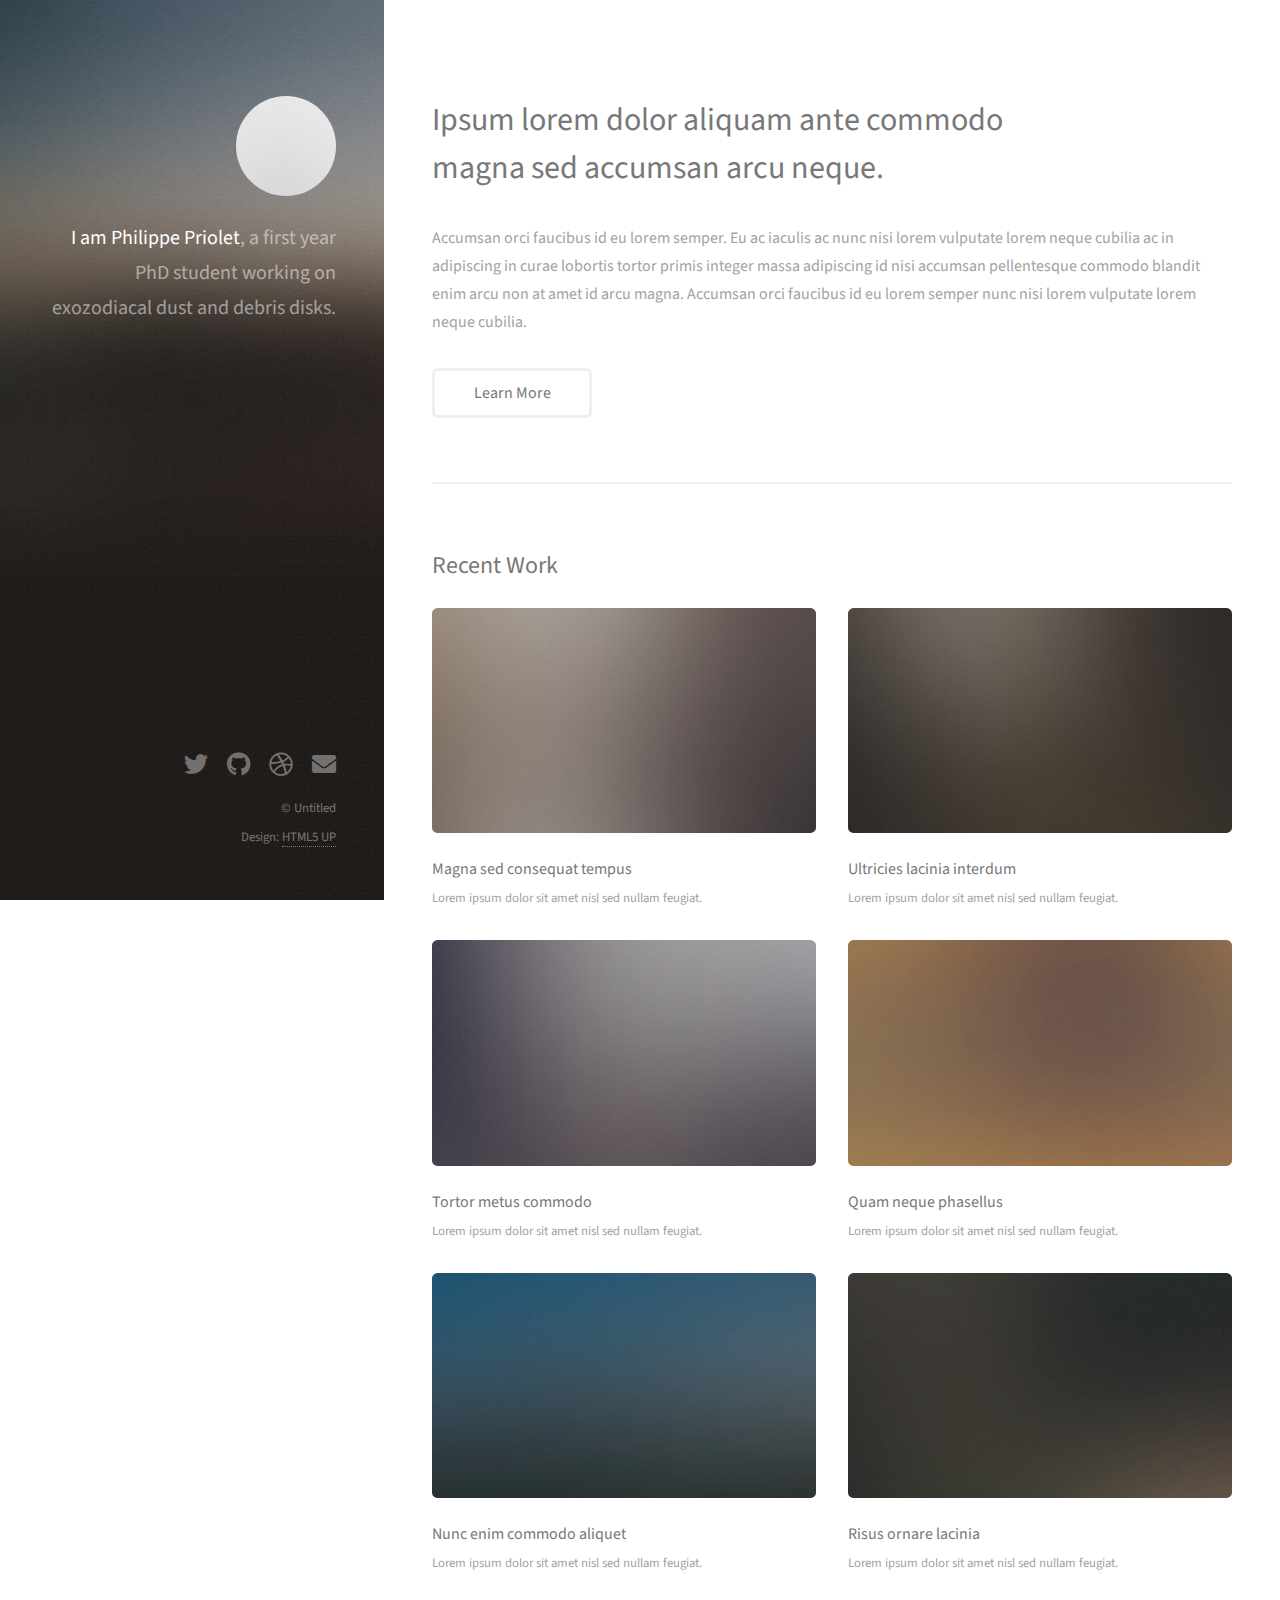
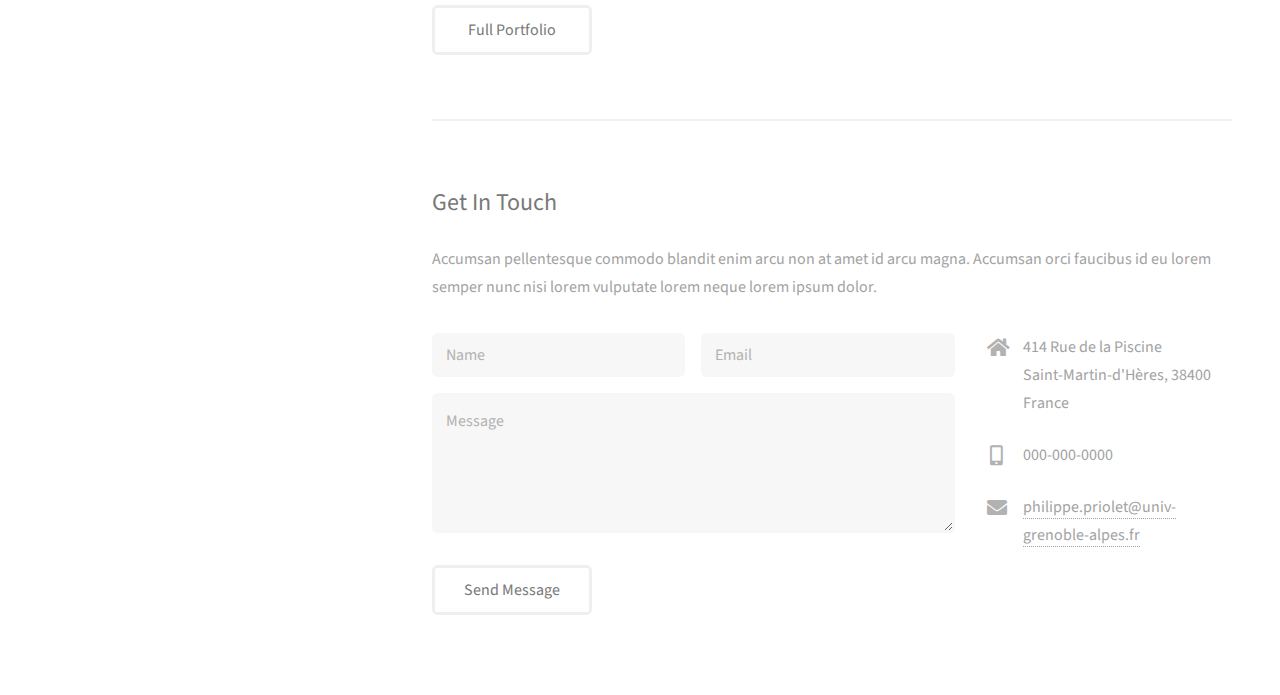
==== commit a9d0a382: "Modifying the template" ====
--- a/index.html
+++ b/index.html
@@ -6,7 +6,7 @@
 -->
 <html>
 	<head>
-		<title>Strata by HTML5 UP</title>
+		<title>Philippe Priolet</title>
 		<meta charset="utf-8" />
 		<meta name="viewport" content="width=device-width, initial-scale=1, user-scalable=no" />
 		<link rel="stylesheet" href="assets/css/main.css" />
@@ -17,9 +17,8 @@
 			<header id="header">
 				<div class="inner">
 					<a href="#" class="image avatar"><img src="images/avatar.jpg" alt="" /></a>
-					<h1><strong>I am Strata</strong>, a super simple<br />
-					responsive site template freebie<br />
-					crafted by <a href="http://html5up.net">HTML5 UP</a>.</h1>
+					<h1><strong>I am Philippe Priolet</strong>, a first year PhD student<br />
+					working on exozodiacal dust and debris disks.<br />
 				</div>
 			</header>
 
@@ -99,9 +98,11 @@
 								<ul class="labeled-icons">
 									<li>
 										<h3 class="icon solid fa-home"><span class="label">Address</span></h3>
-										1234 Somewhere Rd.<br />
-										Nashville, TN 00000<br />
-										United States
+										414 Rue de la Piscine<br />
+										Saint-Martin-d'Hères, 38400<br />
+										France
+
+						 
 									</li>
 									<li>
 										<h3 class="icon solid fa-mobile-alt"><span class="label">Phone</span></h3>
@@ -109,7 +110,7 @@
 									</li>
 									<li>
 										<h3 class="icon solid fa-envelope"><span class="label">Email</span></h3>
-										<a href="#">hello@untitled.tld</a>
+										<a href="#">philippe.priolet@univ-grenoble-alpes.fr</a>
 									</li>
 								</ul>
 							</div>
@@ -460,4 +461,4 @@
 			<script src="assets/js/main.js"></script>
 
 	</body>
-</html>+</html>
